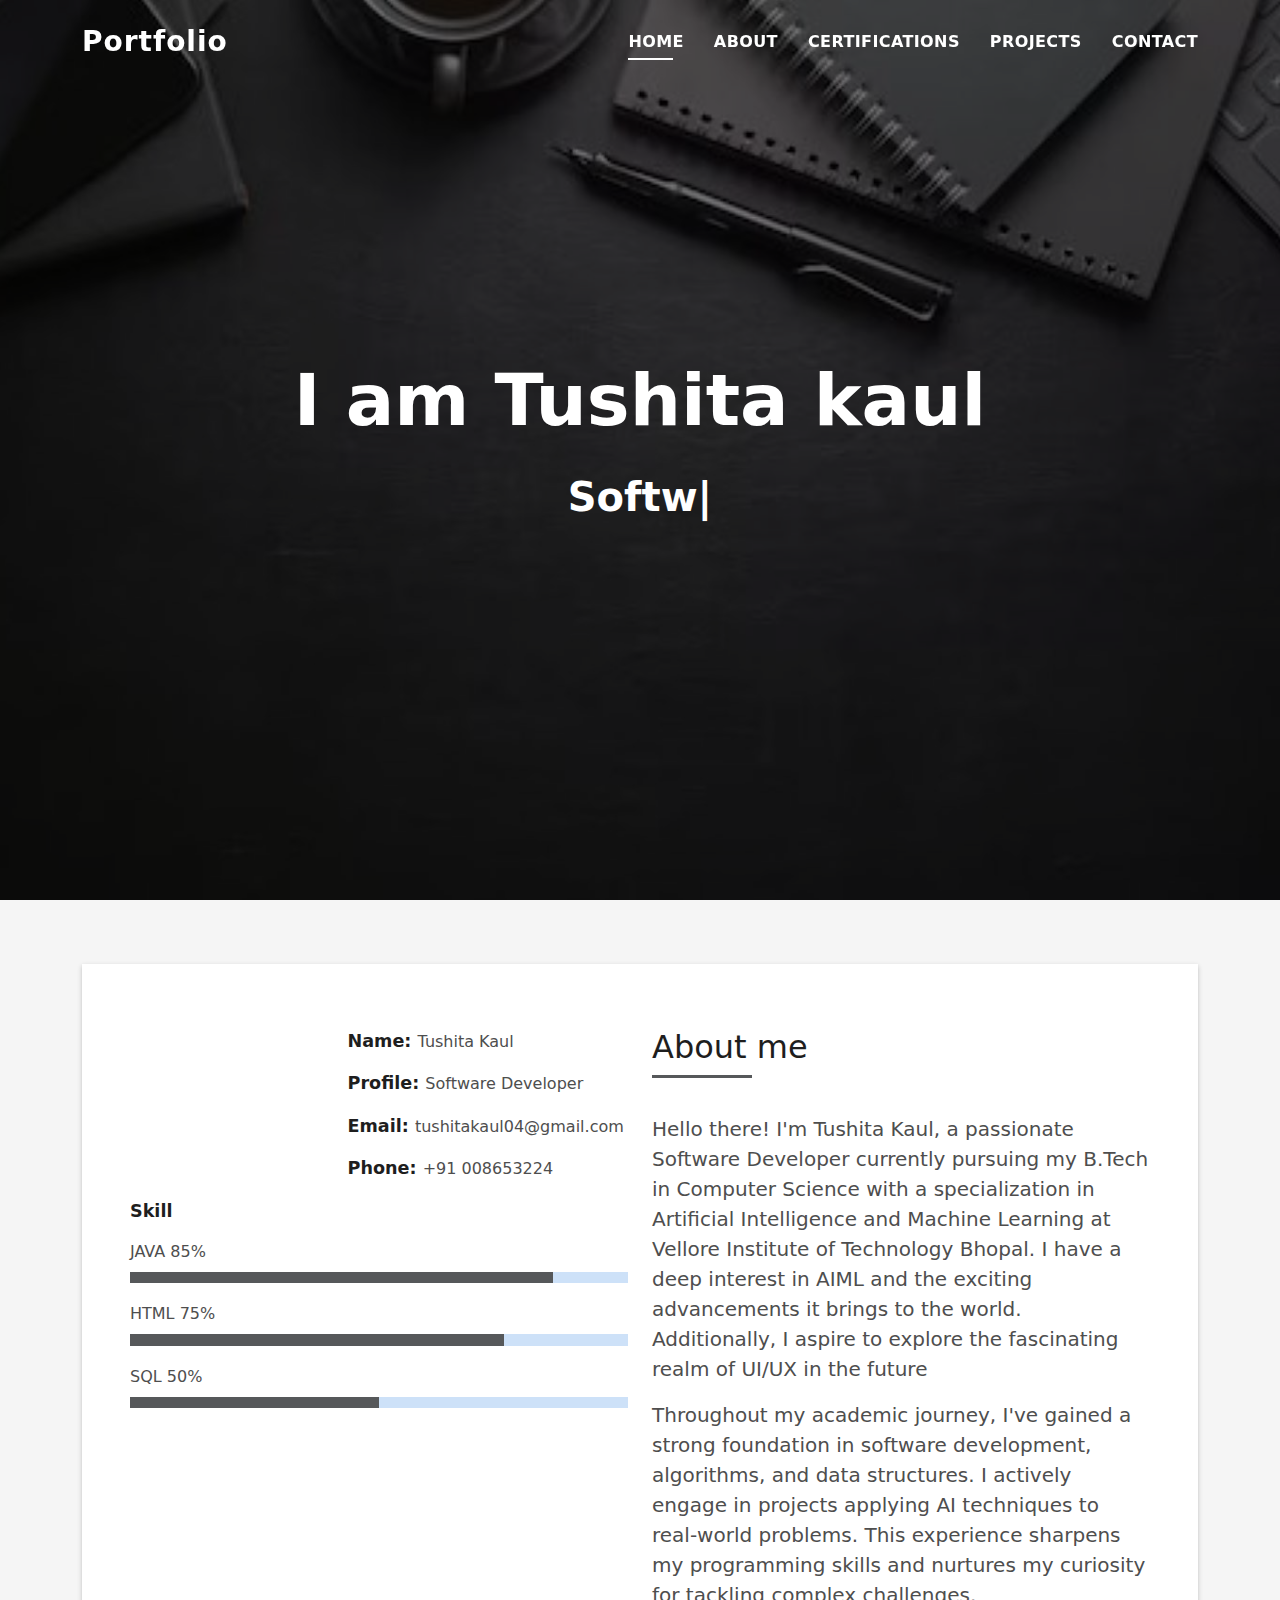
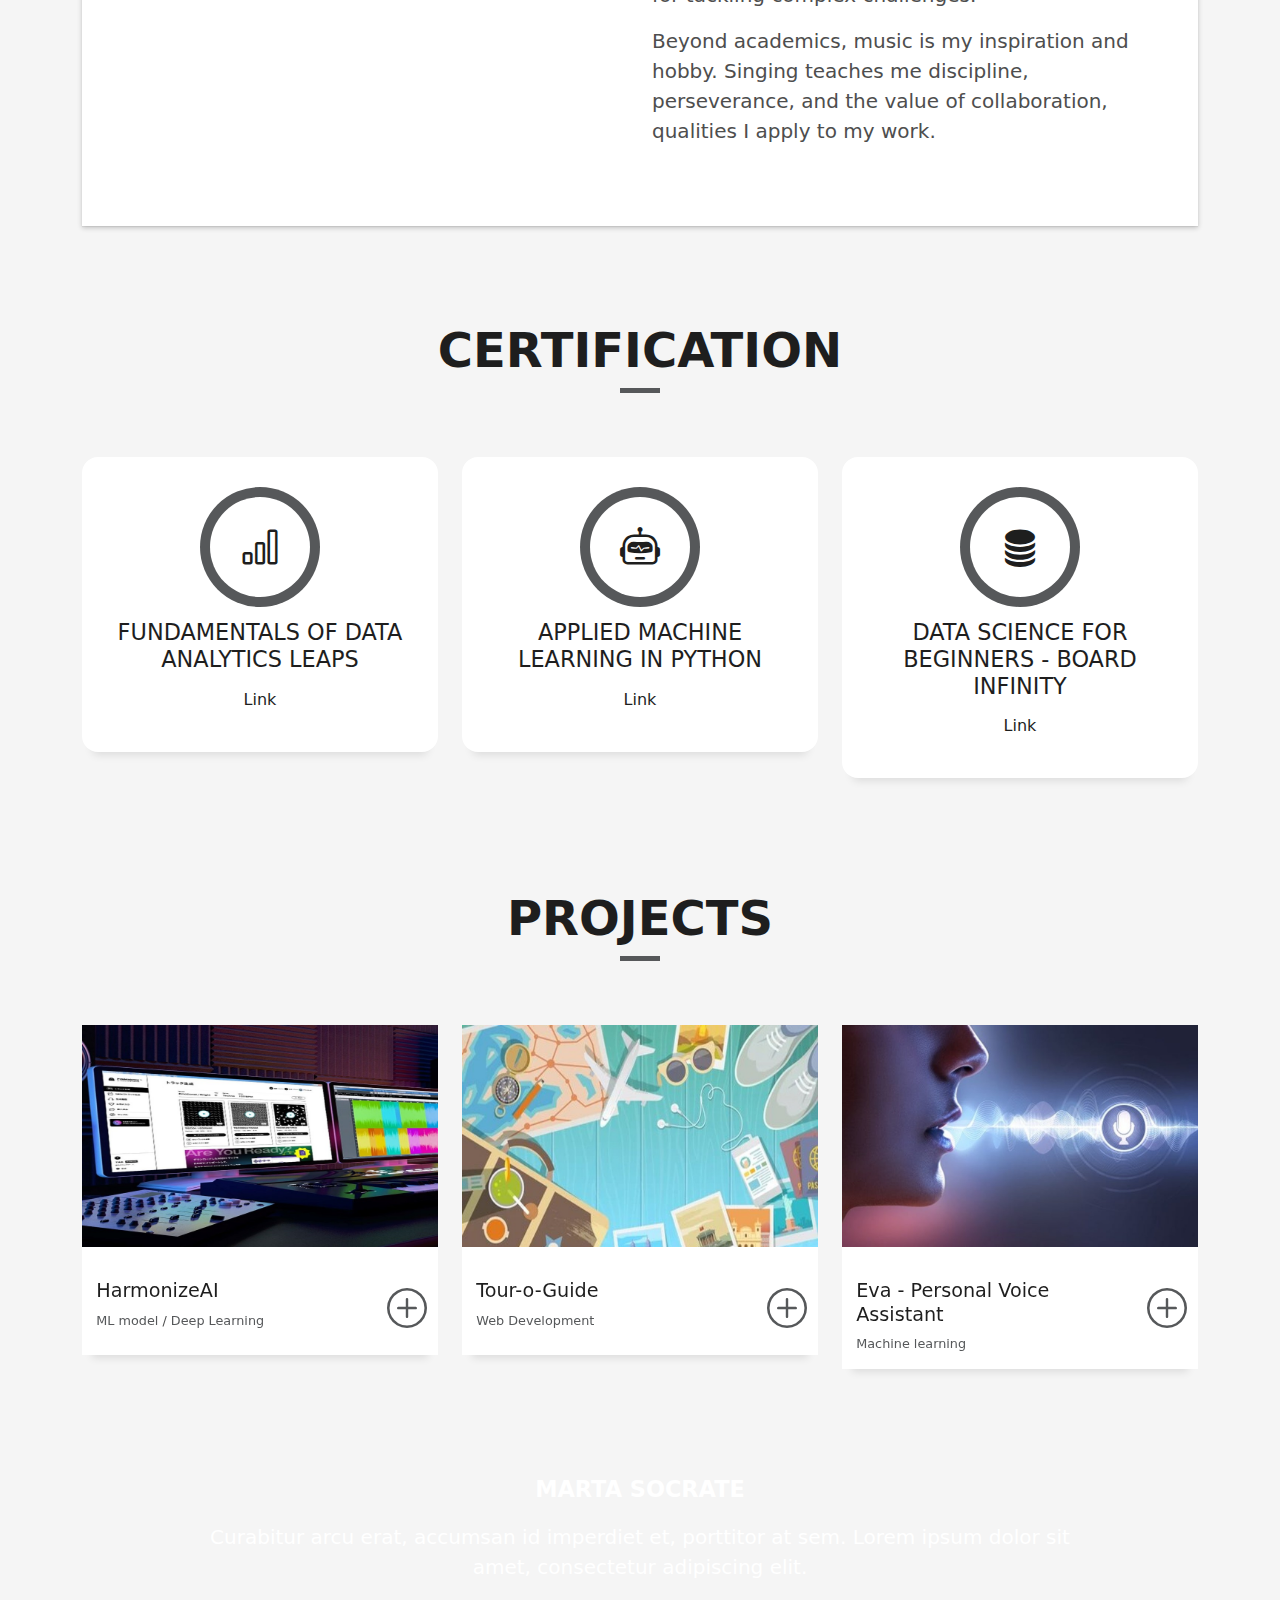
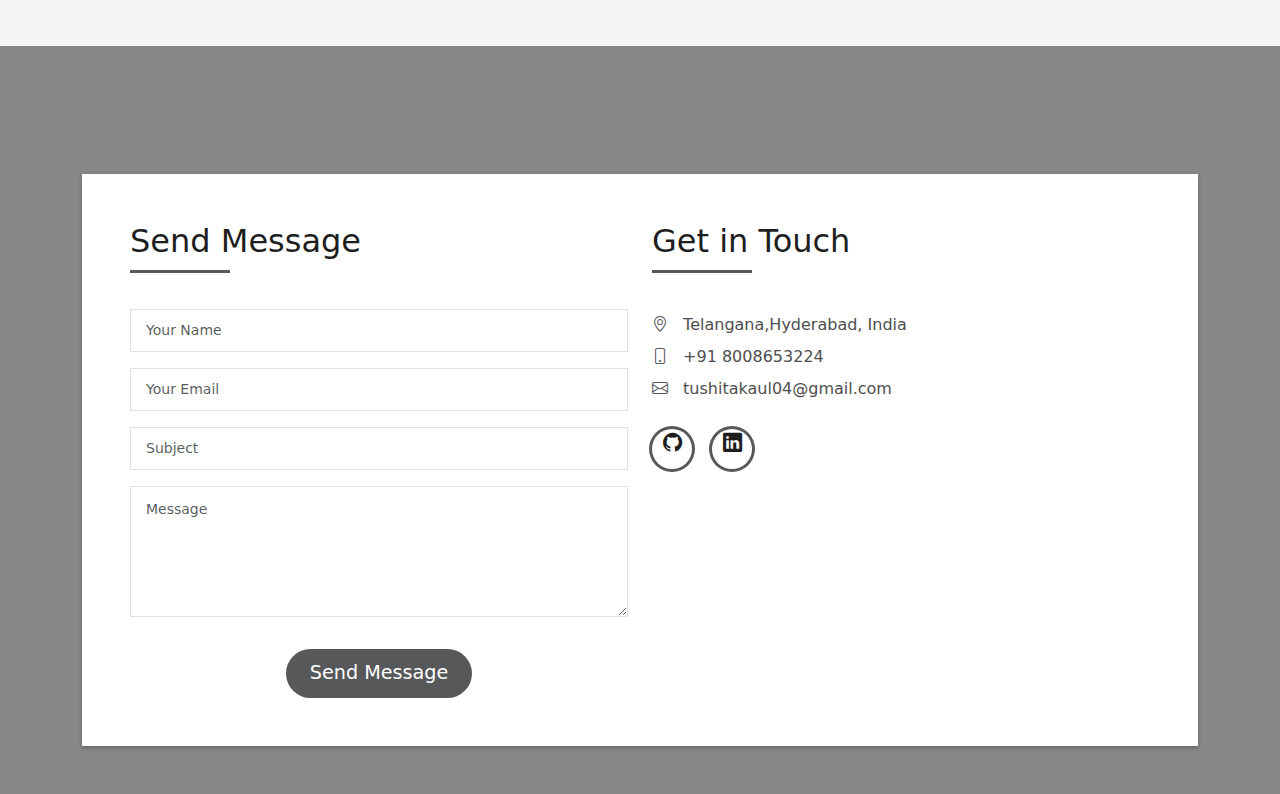
==== index.html @ a9550dc3 "Intial commit" ====
<!DOCTYPE html>
<html lang="en">

<head>
  <meta charset="utf-8">
  <meta content="width=device-width, initial-scale=1.0" name="viewport">

  <title>DevFolio Bootstrap Portfolio Template - Index</title>
  <meta content="" name="description">
  <meta content="" name="keywords">

  <!-- Favicons -->
  <link href="assets/img/favicon.png" rel="icon">
  <link href="assets/img/apple-touch-icon.png" rel="apple-touch-icon">

  <!-- Vendor CSS Files -->
  <link href="assets/vendor/bootstrap/css/bootstrap.min.css" rel="stylesheet">
  <link href="assets/vendor/bootstrap-icons/bootstrap-icons.css" rel="stylesheet">
  <link href="assets/vendor/glightbox/css/glightbox.min.css" rel="stylesheet">
  <link href="assets/vendor/swiper/swiper-bundle.min.css" rel="stylesheet">

  <!-- Template Main CSS File -->
  <link href="assets/css/style.css" rel="stylesheet">

  <!-- =======================================================
  * Template Name: DevFolio
  * Updated: May 30 2023 with Bootstrap v5.3.0
  * Template URL: https://bootstrapmade.com/devfolio-bootstrap-portfolio-html-template/
  * Author: BootstrapMade.com
  * License: https://bootstrapmade.com/license/
  ======================================================== -->
</head>

<body>

  <!-- ======= Header ======= -->
  <header id="header" class="fixed-top">
    <div class="container d-flex align-items-center justify-content-between">

      <h1 class="logo"><a href="index.html">Portfolio</a></h1>
      <!-- Uncomment below if you prefer to use an image logo -->
      <!-- <a href="index.html" class="logo"><img src="assets/img/logo.png" alt="" class="img-fluid"></a>-->

      <nav id="navbar" class="navbar">
        <ul>
          <li><a class="nav-link scrollto active" href="#hero">Home</a></li>
          <li><a class="nav-link scrollto" href="#about">About</a></li>
          <li><a class="nav-link scrollto" href="#services">Certifications</a></li>
          <li><a class="nav-link scrollto " href="#work">Projects</a></li>
          <!--<li><a class="nav-link scrollto " href="#blog">Blog</a></li>
          <li class="dropdown"><a href="#"><span>Drop Down</span> <i class="bi bi-chevron-down"></i></a>
            <ul>
              <li><a href="#">Drop Down 1</a></li>
              <li class="dropdown"><a href="#"><span>Deep Drop Down</span> <i class="bi bi-chevron-right"></i></a>
                <ul>
                  <li><a href="#">Deep Drop Down 1</a></li>
                  <li><a href="#">Deep Drop Down 2</a></li>
                  <li><a href="#">Deep Drop Down 3</a></li>
                  <li><a href="#">Deep Drop Down 4</a></li>
                  <li><a href="#">Deep Drop Down 5</a></li>
                </ul>
              </li>
              <li><a href="#">Drop Down 2</a></li>
              <li><a href="#">Drop Down 3</a></li>
              <li><a href="#">Drop Down 4</a></li>
            </ul>
          </li>-->
          <li><a class="nav-link scrollto" href="#contact">Contact</a></li>
        </ul>
        <i class="bi bi-list mobile-nav-toggle"></i>
      </nav><!-- .navbar -->

    </div>
  </header><!-- End Header -->

  <!-- ======= Hero Section ======= -->
  <div id="hero" class="hero route bg-image" style="background-image: url(assets/img/hero-bg.jpg)">
    <div class="overlay-itro"></div>
    <div class="hero-content display-table">
      <div class="table-cell">
        <div class="container">
          <!--<p class="display-6 color-d">Hello, world!</p>-->
          <h1 class="hero-title mb-4">I am Tushita kaul</h1>
          <p class="hero-subtitle"><span class="typed" data-typed-items="Software Developer, Coder, AIML Enthusiast"></span></p>
          <!-- <p class="pt-3"><a class="btn btn-primary btn js-scroll px-4" href="#about" role="button">Learn More</a></p> -->
        </div>
      </div>
    </div>
  </div><!-- End Hero Section -->

  <main id="main">

    <!-- ======= About Section ======= -->
    <section id="about" class="about-mf sect-pt4 route">
      <div class="container">
        <div class="row">
          <div class="col-sm-12">
            <div class="box-shadow-full">
              <div class="row">
                <div class="col-md-6">
                  <div class="row">
                    <div class="col-sm-6 col-md-5">
                      <div class="about-img">
                        <img src="assets/img/testimonial-2.jpg" class="img-fluid rounded b-shadow-a" alt="">
                      </div>
                    </div>
                    <div class="col-sm-6 col-md-7">
                      <div class="about-info">
                        <p><span class="title-s">Name: </span> <span>Tushita Kaul</span></p>
                        <p><span class="title-s">Profile: </span> <span>Software Developer</span></p>
                        <p><span class="title-s">Email: </span> <span>tushitakaul04@gmail.com</span></p>
                        <p><span class="title-s">Phone: </span> <span>+91 008653224</span></p>
                      </div>
                    </div>
                  </div>
                  <div class="skill-mf">
                    <p class="title-s">Skill</p>
                    <span>JAVA</span> <span class="pull-right">85%</span>
                    <div class="progress">
                      <div class="progress-bar" role="progressbar" style="width: 85%;" aria-valuenow="85" aria-valuemin="0" aria-valuemax="100"></div>
                    </div>
                    <span>HTML</span> <span class="pull-right">75%</span>
                    <div class="progress">
                      <div class="progress-bar" role="progressbar" style="width: 75%" aria-valuenow="75" aria-valuemin="0" aria-valuemax="100"></div>
                    </div>
                    <span>SQL</span> <span class="pull-right">50%</span>
                    <div class="progress">
                      <div class="progress-bar" role="progressbar" style="width: 50%" aria-valuenow="50" aria-valuemin="0" aria-valuemax="100"></div>
                    </div>
                  </div>
                </div>
                <div class="col-md-6">
                  <div class="about-me pt-4 pt-md-0">
                    <div class="title-box-2">
                      <h5 class="title-left">
                        About me
                      </h5>
                    </div>
                    <p class="lead">
                      Hello there! I'm Tushita Kaul, a passionate Software Developer currently pursuing my B.Tech in Computer Science with a specialization in Artificial Intelligence and Machine Learning at Vellore Institute of Technology Bhopal.
                      I have a deep interest in AIML and the exciting advancements it brings to the world. Additionally, I aspire to explore the fascinating realm of UI/UX in the future
                    </p>
                    <p class="lead">
                     Throughout my academic journey, I've gained a strong foundation in software development, algorithms, and data structures. I actively engage in projects applying AI techniques to real-world problems. This experience sharpens my programming skills and nurtures my curiosity for tackling complex challenges.
                    </p>
                    <p class="lead">
                      Beyond academics, music is my inspiration and hobby. Singing teaches me discipline, perseverance, and the value of collaboration, qualities I apply to my work.
                    </p>
                </div>
              </div>
            </div>
          </div>
        </div>
      </div>
    </section><!-- End About Section -->

    <!-- ======= Services Section ======= -->
    <section id="services" class="services-mf pt-5 route">
      <div class="container">
        <div class="row">
          <div class="col-sm-12">
            <div class="title-box text-center">
              <h3 class="title-a">
                Certification
              </h3>
              <div class="line-mf"></div>
            </div>
          </div>
        </div>
        <div class="row">
          <div class="col-md-4">
            <div class="service-box">
              <div class="service-ico">
                <a href="https://drive.google.com/file/d/1jNcMSSi5C9IjMzj3Uvn38CjKiwkPigMi/view?usp=sharing"><span class="ico-circle"><i class="bi bi-bar-chart"></i></span></a>
              </div>
              <div class="service-content">
                <h2 class="s-title">Fundamentals of Data Analytics LEAPS</h2>
                <a href="https://drive.google.com/file/d/1jNcMSSi5C9IjMzj3Uvn38CjKiwkPigMi/view?usp=sharing">Link</a>
              </div>
            </div>
          </div>
          <div class="col-md-4">
            <div class="service-box">
              <div class="service-ico">
                <a href="https://drive.google.com/file/d/15rzhacGyd8mNC_bIcdPQBIXi3BEnRtiP/view?usp=sharing"><span class="ico-circle"><i class="bi bi-robot"></i></span></a>
              </div>
              <div class="service-content">
                <h2 class="s-title">Applied Machine Learning in Python</h2>
                <a href="https://drive.google.com/file/d/15rzhacGyd8mNC_bIcdPQBIXi3BEnRtiP/view?usp=sharing">Link</a>
              </div>
            </div>
          </div>
          <div class="col-md-4">
            <div class="service-box">
              <div class="service-ico">
                <a href="https://drive.google.com/file/d/17C0VArsiGpngzgVT3hv8qb92b3AQWJUZ/view?usp=sharing"><span class="ico-circle"><i class="bi bi-database-fill"></i></span></a>
              </div>
              <div class="service-content">
                <h2 class="s-title">Data Science for beginners - Board Infinity</h2>
                <a href="https://drive.google.com/file/d/17C0VArsiGpngzgVT3hv8qb92b3AQWJUZ/view?usp=sharing">Link</a>
              </div>
            </div>
          </div>
          <!--<div class="col-md-4">
            <div class="service-box">
              <div class="service-ico">
                <span class="ico-circle"><i class="bi bi-binoculars"></i></span>
              </div>
              <div class="service-content">
                <h2 class="s-title">Responsive Design</h2>
                <p class="s-description text-center">
                  Lorem ipsum dolor sit amet consectetur adipisicing elit. Magni adipisci eaque autem fugiat! Quia,
                  provident vitae! Magni
                  tempora perferendis eum non provident.
                </p>
              </div>
            </div>
          </div>
          <div class="col-md-4">
            <div class="service-box">
              <div class="service-ico">
                <span class="ico-circle"><i class="bi bi-brightness-high"></i></span>
              </div>
              <div class="service-content">
                <h2 class="s-title">Graphic Design</h2>
                <p class="s-description text-center">
                  Lorem ipsum dolor sit amet consectetur adipisicing elit. Magni adipisci eaque autem fugiat! Quia,
                  provident vitae! Magni
                  tempora perferendis eum non provident.
                </p>
              </div>
            </div>
          </div>
          <div class="col-md-4">
            <div class="service-box">
              <div class="service-ico">
                <span class="ico-circle"><i class="bi bi-calendar4-week"></i></span>
              </div>
              <div class="service-content">
                <h2 class="s-title">Marketing Services</h2>
                <p class="s-description text-center">
                  Lorem ipsum dolor sit amet consectetur adipisicing elit. Magni adipisci eaque autem fugiat! Quia,
                  provident vitae! Magni
                  tempora perferendis eum non provident.
                </p>
              </div>
            </div>-->
          </div>
        </div>
      </div>
    </section><!-- End Services Section -->

    <!-- ======= Counter Section ======= -->
    <!--<div class="section-counter paralax-mf bg-image" style="background-image: url(assets/img/counters-bg.jpg)">
      <div class="overlay-mf"></div>
      <div class="container position-relative">
        <div class="row">
          <div class="col-sm-3 col-lg-3">
            <div class="counter-box counter-box pt-4 pt-md-0">
              <div class="counter-ico">
                <span class="ico-circle"><i class="bi bi-check"></i></span>
              </div>
              <div class="counter-num">
                <p data-purecounter-start="0" data-purecounter-end="450" data-purecounter-duration="1" class="counter purecounter"></p>
                <span class="counter-text">WORKS COMPLETED</span>
              </div>
            </div>
          </div>
          <div class="col-sm-3 col-lg-3">
            <div class="counter-box pt-4 pt-md-0">
              <div class="counter-ico">
                <span class="ico-circle"><i class="bi bi-journal-richtext"></i></span>
              </div>
              <div class="counter-num">
                <p data-purecounter-start="0" data-purecounter-end="25" data-purecounter-duration="1" class="counter purecounter"></p>
                <span class="counter-text">YEARS OF EXPERIENCE</span>
              </div>
            </div>
          </div>
          <div class="col-sm-3 col-lg-3">
            <div class="counter-box pt-4 pt-md-0">
              <div class="counter-ico">
                <span class="ico-circle"><i class="bi bi-people"></i></span>
              </div>
              <div class="counter-num">
                <p data-purecounter-start="0" data-purecounter-end="550" data-purecounter-duration="1" class="counter purecounter"></p>
                <span class="counter-text">TOTAL CLIENTS</span>
              </div>
            </div>
          </div>
          <div class="col-sm-3 col-lg-3">
            <div class="counter-box pt-4 pt-md-0">
              <div class="counter-ico">
                <span class="ico-circle"><i class="bi bi-award"></i></span>
              </div>
              <div class="counter-num">
                <p data-purecounter-start="0" data-purecounter-end="48" data-purecounter-duration="1" class="counter purecounter"></p>
                <span class="counter-text">AWARD WON</span>
              </div>
            </div>
          </div>
        </div>
      </div>
    </div>--><!-- End Counter Section -->

    <!-- ======= Portfolio Section ======= -->
    <section id="work" class="portfolio-mf sect-pt4 route">
      <div class="container">
        <div class="row">
          <div class="col-sm-12">
            <div class="title-box text-center">
              <h3 class="title-a">
                Projects
              </h3>
              <div class="line-mf"></div>
            </div>
          </div>
        </div>
        <div class="row">
          <div class="col-md-4">
            <div class="work-box">
              <a href="assets/img/work-1.jpg" data-gallery="portfolioGallery" class="portfolio-lightbox">
                <div class="work-img">
                  <img src="assets/img/work-1.jpg" alt="" class="img-fluid">
                </div>
              </a>
              <div class="work-content">
                <div class="row">
                  <div class="col-sm-8">
                    <h2 class="w-title">HarmonizeAI</h2>
                    <div class="w-more">
                      <span class="w-ctegory">ML model</span> / <span class="w-ctegory">Deep Learning</span><span class="w-date"></span>
                    </div>
                  </div>
                  <div class="col-sm-4">
                    <div class="w-like">
                      <a href="portfolio-details1.html"> <span class="bi bi-plus-circle"></span></a>
                    </div>
                  </div>
                </div>
              </div>
            </div>
          </div>
          <div class="col-md-4">
            <div class="work-box">
              <a href="assets/img/work-2.jpg" data-gallery="portfolioGallery" class="portfolio-lightbox">
                <div class="work-img">
                  <img src="assets/img/work-2.jpg" alt="" class="img-fluid">
                </div>
              </a>
              <div class="work-content">
                <div class="row">
                  <div class="col-sm-8">
                    <h2 class="w-title">Tour-o-Guide</h2>
                    <div class="w-more">
                      <span class="w-ctegory">Web Development</span><span class="w-date"></span>
                    </div>
                  </div>
                  <div class="col-sm-4">
                    <div class="w-like">
                      <a href="portfolio.details2.html"> <span class="bi bi-plus-circle"></span></a>
                    </div>
                  </div>
                </div>
              </div>
            </div>
          </div>
          <div class="col-md-4">
            <div class="work-box">
              <a href="assets/img/work-3.jpg" data-gallery="portfolioGallery" class="portfolio-lightbox">
                <div class="work-img">
                  <img src="assets/img/work-3.jpg" alt="" class="img-fluid">
                </div>
              </a>
              <div class="work-content">
                <div class="row">
                  <div class="col-sm-8">
                    <h2 class="w-title">Eva - Personal Voice Assistant</h2>
                    <div class="w-more">
                      <span class="w-ctegory">Machine learning</span><span class="w-date"></span>
                    </div>
                  </div>
                  <div class="col-sm-4">
                    <div class="w-like">
                      <a href="portfolio.details3.html"> <span class="bi bi-plus-circle"></span></a>
                    </div>
                  </div>
                </div>
              </div>
            </div>
          </div>
          <!--<div class="col-md-4">
            <div class="work-box">
              <a href="assets/img/work-4.jpg" data-gallery="portfolioGallery" class="portfolio-lightbox">
                <div class="work-img">
                  <img src="assets/img/work-4.jpg" alt="" class="img-fluid">
                </div>
              </a>
              <div class="work-content">
                <div class="row">
                  <div class="col-sm-8">
                    <h2 class="w-title">Bindo Laro Cado</h2>
                    <div class="w-more">
                      <span class="w-ctegory">Web Design</span> / <span class="w-date">18 Sep. 2018</span>
                    </div>
                  </div>
                  <div class="col-sm-4">
                    <div class="w-like">
                      <a href="portfolio-details.html"> <span class="bi bi-plus-circle"></span></a>
                    </div>
                  </div>
                </div>
              </div>
            </div>
          </div>
          <div class="col-md-4">
            <div class="work-box">
              <a href="assets/img/work-5.jpg" data-gallery="portfolioGallery" class="portfolio-lightbox">
                <div class="work-img">
                  <img src="assets/img/work-5.jpg" alt="" class="img-fluid">
                </div>
              </a>
              <div class="work-content">
                <div class="row">
                  <div class="col-sm-8">
                    <h2 class="w-title">Studio Lena Mado</h2>
                    <div class="w-more">
                      <span class="w-ctegory">Web Design</span> / <span class="w-date">18 Sep. 2018</span>
                    </div>
                  </div>
                  <div class="col-sm-4">
                    <div class="w-like">
                      <a href="portfolio-details.html"> <span class="bi bi-plus-circle"></span></a>
                    </div>
                  </div>
                </div>
              </div>
            </div>
          </div>
          <div class="col-md-4">
            <div class="work-box">
              <a href="assets/img/work-6.jpg" data-gallery="portfolioGallery" class="portfolio-lightbox">
                <div class="work-img">
                  <img src="assets/img/work-6.jpg" alt="" class="img-fluid">
                </div>
              </a>
              <div class="work-content">
                <div class="row">
                  <div class="col-sm-8">
                    <h2 class="w-title">Studio Big Bang</h2>
                    <div class="w-more">
                      <span class="w-ctegory">Web Design</span> / <span class="w-date">18 Sep. 2017</span>
                    </div>
                  </div>
                  <div class="col-sm-4">
                    <div class="w-like">
                      <a href="portfolio-details.html"> <span class="bi bi-plus-circle"></span></a>
                    </div>
                  </div>
                </div>
              </div>
            </div>
          </div>-->

        </div>
      </div>
    </section><!-- End Portfolio Section -->

    <!-- ======= Testimonials Section ======= -->
    <!--<div class="testimonials paralax-mf bg-image" style="background-image: url(assets/img/overlay-bg.jpg)">
      <div class="overlay-mf"></div>
      <div class="container">
        <div class="row">
          <div class="col-md-12">

            <div class="testimonials-slider swiper" data-aos="fade-up" data-aos-delay="100">
              <div class="swiper-wrapper">

                <div class="swiper-slide">
                  <div class="testimonial-box">
                    <div class="author-test">
                      <img src="assets/img/testimonial-2.jpg" alt="" class="rounded-circle b-shadow-a">
                      <span class="author">Xavi Alonso</span>
                    </div>
                    <div class="content-test">
                      <p class="description lead">
                        Curabitur arcu erat, accumsan id imperdiet et, porttitor at sem. Lorem ipsum dolor sit amet,
                        consectetur adipiscing elit.
                      </p>
                    </div>
                  </div>
                </div>--><!-- End testimonial item -->

                <div class="swiper-slide">
                  <div class="testimonial-box">
                    <div class="author-test">
                      <img src="assets/img/testimonial-4.jpg" alt="" class="rounded-circle b-shadow-a">
                      <span class="author">Marta Socrate</span>
                    </div>
                    <div class="content-test">
                      <p class="description lead">
                        Curabitur arcu erat, accumsan id imperdiet et, porttitor at sem. Lorem ipsum dolor sit amet,
                        consectetur adipiscing elit.
                      </p>
                    </div>
                  </div>
                </div><!-- End testimonial item -->
              </div>
              <div class="swiper-pagination"></div>
            </div>

            <!-- <div id="testimonial-mf" class="owl-carousel owl-theme">
          
        </div> -->
          </div>
        </div>
      </div>
    </div><!-- End Testimonials Section -->

    <!-- ======= Blog Section ======= -->
    <!--<section id="blog" class="blog-mf sect-pt4 route">
      <div class="container">
        <div class="row">
          <div class="col-sm-12">
            <div class="title-box text-center">
              <h3 class="title-a">
                Blog
              </h3>
              <p class="subtitle-a">
                Lorem ipsum, dolor sit amet consectetur adipisicing elit.
              </p>
              <div class="line-mf"></div>
            </div>
          </div>
        </div>
        <div class="row">
          <div class="col-md-4">
            <div class="card card-blog">
              <div class="card-img">
                <a href="blog-single.html"><img src="assets/img/post-1.jpg" alt="" class="img-fluid"></a>
              </div>
              <div class="card-body">
                <div class="card-category-box">
                  <div class="card-category">
                    <h6 class="category">Travel</h6>
                  </div>
                </div>
                <h3 class="card-title"><a href="blog-single.html">See more ideas about Travel</a></h3>
                <p class="card-description">
                  Proin eget tortor risus. Pellentesque in ipsum id orci porta dapibus. Praesent sapien massa, convallis
                  a pellentesque nec,
                  egestas non nisi.
                </p>
              </div>
              <div class="card-footer">
                <div class="post-author">
                  <a href="#">
                    <img src="assets/img/testimonial-2.jpg" alt="" class="avatar rounded-circle">
                    <span class="author">Morgan Freeman</span>
                  </a>
                </div>
                <div class="post-date">
                  <span class="bi bi-clock"></span> 10 min
                </div>
              </div>
            </div>
          </div>
          <div class="col-md-4">
            <div class="card card-blog">
              <div class="card-img">
                <a href="blog-single.html"><img src="assets/img/post-2.jpg" alt="" class="img-fluid"></a>
              </div>
              <div class="card-body">
                <div class="card-category-box">
                  <div class="card-category">
                    <h6 class="category">Web Design</h6>
                  </div>
                </div>
                <h3 class="card-title"><a href="blog-single.html">See more ideas about Travel</a></h3>
                <p class="card-description">
                  Proin eget tortor risus. Pellentesque in ipsum id orci porta dapibus. Praesent sapien massa, convallis
                  a pellentesque nec,
                  egestas non nisi.
                </p>
              </div>
              <div class="card-footer">
                <div class="post-author">
                  <a href="#">
                    <img src="assets/img/testimonial-2.jpg" alt="" class="avatar rounded-circle">
                    <span class="author">Morgan Freeman</span>
                  </a>
                </div>
                <div class="post-date">
                  <span class="bi bi-clock"></span> 10 min
                </div>
              </div>
            </div>
          </div>
          <div class="col-md-4">
            <div class="card card-blog">
              <div class="card-img">
                <a href="blog-single.html"><img src="assets/img/post-3.jpg" alt="" class="img-fluid"></a>
              </div>
              <div class="card-body">
                <div class="card-category-box">
                  <div class="card-category">
                    <h6 class="category">Web Design</h6>
                  </div>
                </div>
                <h3 class="card-title"><a href="blog-single.html">See more ideas about Travel</a></h3>
                <p class="card-description">
                  Proin eget tortor risus. Pellentesque in ipsum id orci porta dapibus. Praesent sapien massa, convallis
                  a pellentesque nec,
                  egestas non nisi.
                </p>
              </div>
              <div class="card-footer">
                <div class="post-author">
                  <a href="#">
                    <img src="assets/img/testimonial-2.jpg" alt="" class="avatar rounded-circle">
                    <span class="author">Morgan Freeman</span>
                  </a>
                </div>
                <div class="post-date">
                  <span class="bi bi-clock"></span> 10 min
                </div>
              </div>
            </div>
          </div>
        </div>
      </div>
    </section>--><!-- End Blog Section -->

    <!-- ======= Contact Section ======= -->
    <section id="contact" class="paralax-mf footer-paralax bg-image sect-mt4 route" style="background-image: url(assets/img/overlay-bg.jpg)">
      <div class="overlay-mf"></div>
      <div class="container">
        <div class="row">
          <div class="col-sm-12">
            <div class="contact-mf">
              <div id="contact" class="box-shadow-full">
                <div class="row">
                  <div class="col-md-6">
                    <div class="title-box-2">
                      <h5 class="title-left">
                        Send Message
                      </h5>
                    </div>
                    <div>
                      <form action="forms/contact.php" method="post" role="form" class="php-email-form">
                        <div class="row">
                          <div class="col-md-12 mb-3">
                            <div class="form-group">
                              <input type="text" name="name" class="form-control" id="name" placeholder="Your Name" required>
                            </div>
                          </div>
                          <div class="col-md-12 mb-3">
                            <div class="form-group">
                              <input type="email" class="form-control" name="email" id="email" placeholder="Your Email" required>
                            </div>
                          </div>
                          <div class="col-md-12 mb-3">
                            <div class="form-group">
                              <input type="text" class="form-control" name="subject" id="subject" placeholder="Subject" required>
                            </div>
                          </div>
                          <div class="col-md-12">
                            <div class="form-group">
                              <textarea class="form-control" name="message" rows="5" placeholder="Message" required></textarea>
                            </div>
                          </div>
                          <div class="col-md-12 text-center my-3">
                            <div class="loading">Loading</div>
                            <div class="error-message"></div>
                            <div class="sent-message">Your message has been sent. Thank you!</div>
                          </div>
                          <div class="col-md-12 text-center">
                            <button type="submit" class="button button-a button-big button-rouded">Send Message</button>
                          </div>
                        </div>
                      </form>
                    </div>
                  </div>
                  <div class="col-md-6">
                    <div class="title-box-2 pt-4 pt-md-0">
                      <h5 class="title-left">
                        Get in Touch
                      </h5>
                    </div>
                    <div class="more-info">
                      <ul class="list-ico">
                        <li><span class="bi bi-geo-alt"></span> Telangana,Hyderabad, India</li>
                        <li><span class="bi bi-phone"></span> +91 8008653224</li>
                        <li><span class="bi bi-envelope"></span> tushitakaul04@gmail.com</li>
                      </ul>
                    </div>
                    <div class="socials">
                      <ul>
                        <li><a href="https://github.com/04Tushita"><span class="ico-circle"><i class="bi bi-github"></i></span></a></li>
                        <li><a href="https://www.linkedin.com/in/tushita-kaul-2151a1209/"><span class="ico-circle"><i class="bi bi-linkedin"></i></span></a></li>
                      </ul>
                    </div>
                  </div>
                </div>
              </div>
            </div>
          </div>
        </div>
      </div>
    </section><!-- End Contact Section -->

  </main><!-- End #main -->

  

  <div id="preloader"></div>
  <a href="#" class="back-to-top d-flex align-items-center justify-content-center"><i class="bi bi-arrow-up-short"></i></a>

  <!-- Vendor JS Files -->
  <script src="assets/vendor/purecounter/purecounter_vanilla.js"></script>
  <script src="assets/vendor/bootstrap/js/bootstrap.bundle.min.js"></script>
  <script src="assets/vendor/glightbox/js/glightbox.min.js"></script>
  <script src="assets/vendor/swiper/swiper-bundle.min.js"></script>
  <script src="assets/vendor/typed.js/typed.umd.js"></script>
  <script src="assets/vendor/php-email-form/validate.js"></script>

  <!-- Template Main JS File -->
  <script src="assets/js/main.js"></script>

</body>

</html>
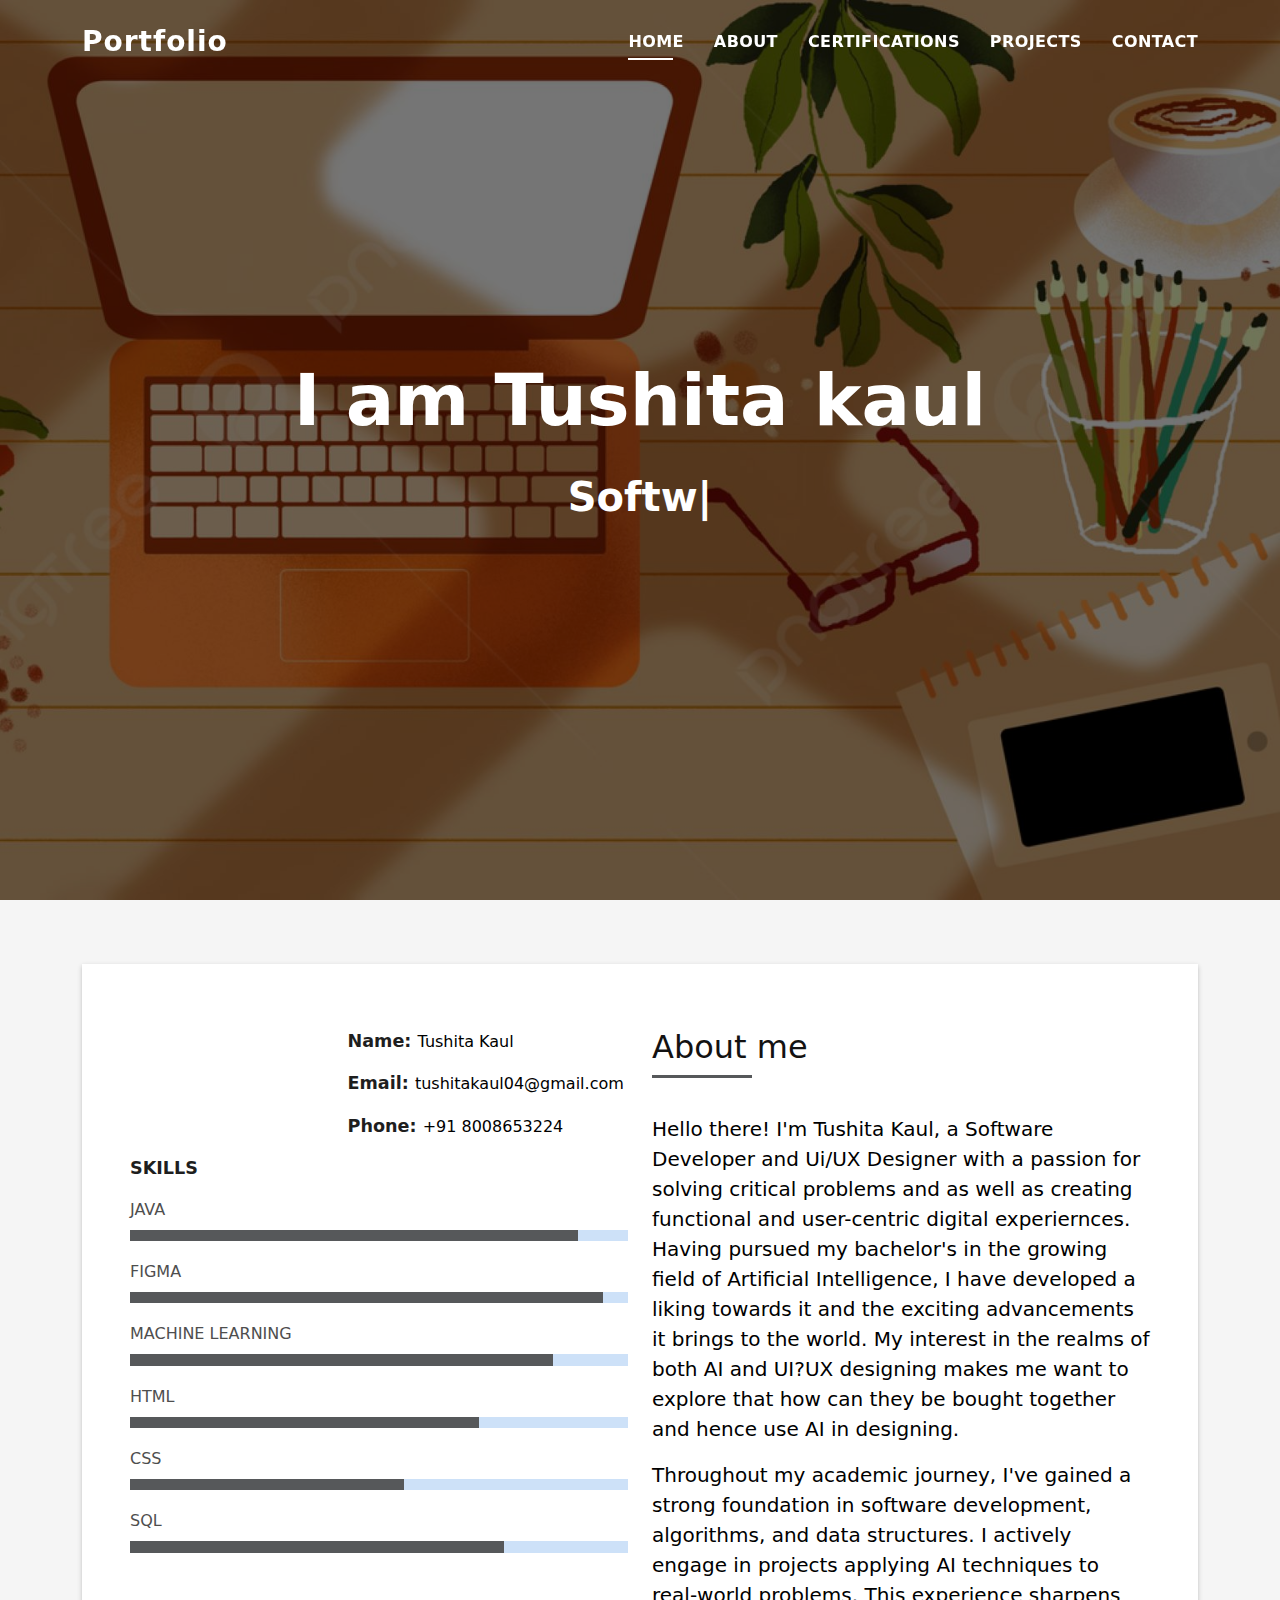
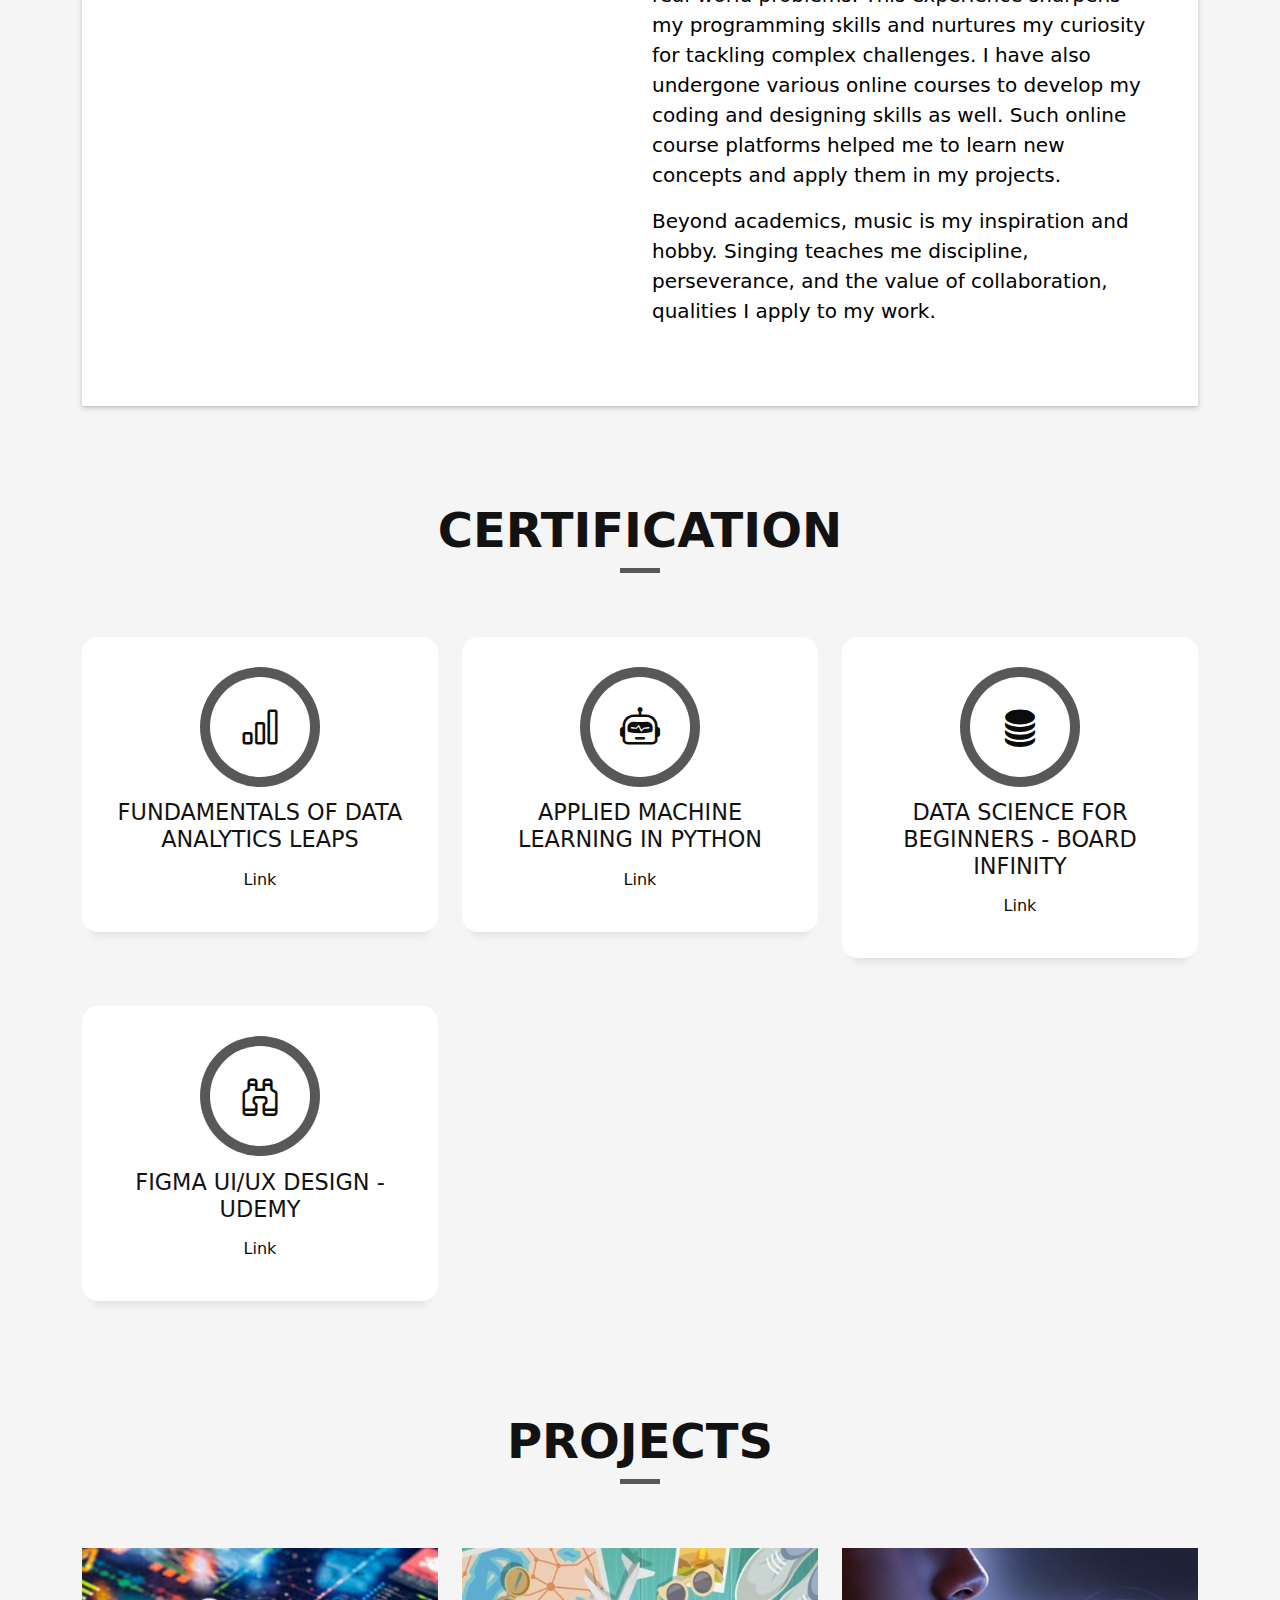
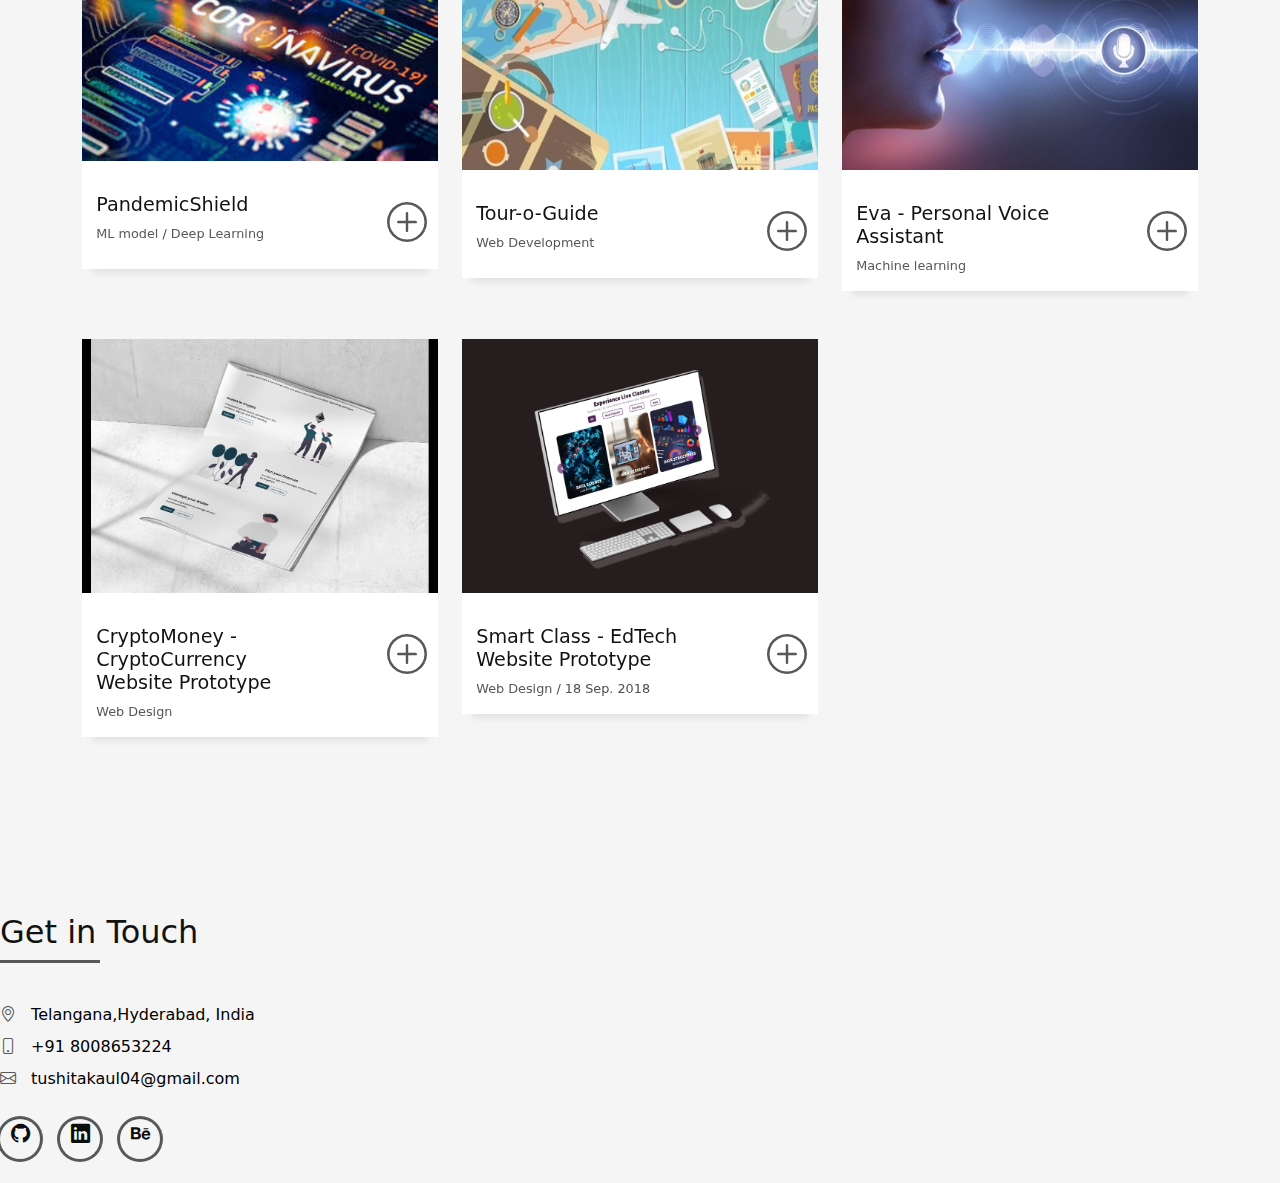
==== commit 6678f9c1: "commit" ====
--- a/index.html
+++ b/index.html
@@ -5,13 +5,13 @@
   <meta charset="utf-8">
   <meta content="width=device-width, initial-scale=1.0" name="viewport">
 
-  <title>DevFolio Bootstrap Portfolio Template - Index</title>
+  <title>Tushita's Portfolio Website</title>
   <meta content="" name="description">
   <meta content="" name="keywords">
 
   <!-- Favicons -->
-  <link href="assets/img/favicon.png" rel="icon">
-  <link href="assets/img/apple-touch-icon.png" rel="apple-touch-icon">
+  <link href="assets/img/favicon.jpg" rel="icon">
+  <link href="assets/img/apple-touch-icon.jpg" rel="apple-touch-icon">
 
   <!-- Vendor CSS Files -->
   <link href="assets/vendor/bootstrap/css/bootstrap.min.css" rel="stylesheet">
@@ -81,7 +81,7 @@
         <div class="container">
           <!--<p class="display-6 color-d">Hello, world!</p>-->
           <h1 class="hero-title mb-4">I am Tushita kaul</h1>
-          <p class="hero-subtitle"><span class="typed" data-typed-items="Software Developer, Coder, AIML Enthusiast"></span></p>
+          <p class="hero-subtitle"><span class="typed" data-typed-items="Software Developer,UI/UX Designer, AIML Enthusiast"></span></p>
           <!-- <p class="pt-3"><a class="btn btn-primary btn js-scroll px-4" href="#about" role="button">Learn More</a></p> -->
         </div>
       </div>
@@ -107,25 +107,37 @@
                     <div class="col-sm-6 col-md-7">
                       <div class="about-info">
                         <p><span class="title-s">Name: </span> <span>Tushita Kaul</span></p>
-                        <p><span class="title-s">Profile: </span> <span>Software Developer</span></p>
+                       <!-- <p><span class="title-s">Profile: </span> <span>Software Developer</span></p>-->
                         <p><span class="title-s">Email: </span> <span>tushitakaul04@gmail.com</span></p>
-                        <p><span class="title-s">Phone: </span> <span>+91 008653224</span></p>
+                        <p><span class="title-s">Phone: </span> <span>+91 8008653224</span></p>
                       </div>
                     </div>
                   </div>
                   <div class="skill-mf">
-                    <p class="title-s">Skill</p>
-                    <span>JAVA</span> <span class="pull-right">85%</span>
+                    <p class="title-s">SKILLS</p>
+                    <span>JAVA</span> <!--<span class="pull-right">85%</span>-->
                     <div class="progress">
-                      <div class="progress-bar" role="progressbar" style="width: 85%;" aria-valuenow="85" aria-valuemin="0" aria-valuemax="100"></div>
-                    </div>
-                    <span>HTML</span> <span class="pull-right">75%</span>
+                      <div class="progress-bar" role="progressbar" style="width: 90%;" aria-valuenow="90" aria-valuemin="0" aria-valuemax="100"></div>
+                    </div>
+                    <span>FIGMA</span> <!--<span class="pull-right">75%</span>-->
+                    <div class="progress">
+                      <div class="progress-bar" role="progressbar" style="width: 95%" aria-valuenow="95" aria-valuemin="0" aria-valuemax="100"></div>
+                    </div>
+                    <span>MACHINE LEARNING</span> <!--<span class="pull-right">50%</span>-->
+                    <div class="progress">
+                     <div class="progress-bar" role="progressbar" style="width: 85%" aria-valuenow="85" aria-valuemin="0" aria-valuemax="100"></div>
+                    </div>
+                    <span>HTML</span> <!--<span class="pull-right">50%</span>-->
+                    <div class="progress">
+                      <div class="progress-bar" role="progressbar" style="width: 70%" aria-valuenow="70" aria-valuemin="0" aria-valuemax="100"></div>
+                    </div>
+                    <span>CSS</span> <!--<span class="pull-right">50%</span>-->
+                    <div class="progress">
+                      <div class="progress-bar" role="progressbar" style="width: 55%" aria-valuenow="55" aria-valuemin="0" aria-valuemax="100"></div>
+                    </div>
+                    <span>SQL</span> <!--<span class="pull-right">50%</span>-->
                     <div class="progress">
                       <div class="progress-bar" role="progressbar" style="width: 75%" aria-valuenow="75" aria-valuemin="0" aria-valuemax="100"></div>
-                    </div>
-                    <span>SQL</span> <span class="pull-right">50%</span>
-                    <div class="progress">
-                      <div class="progress-bar" role="progressbar" style="width: 50%" aria-valuenow="50" aria-valuemin="0" aria-valuemax="100"></div>
                     </div>
                   </div>
                 </div>
@@ -137,11 +149,11 @@
                       </h5>
                     </div>
                     <p class="lead">
-                      Hello there! I'm Tushita Kaul, a passionate Software Developer currently pursuing my B.Tech in Computer Science with a specialization in Artificial Intelligence and Machine Learning at Vellore Institute of Technology Bhopal.
-                      I have a deep interest in AIML and the exciting advancements it brings to the world. Additionally, I aspire to explore the fascinating realm of UI/UX in the future
+                      Hello there! I'm Tushita Kaul, a Software Developer and Ui/UX Designer with a passion for solving critical problems and as well as creating functional and user-centric digital experiernces.
+                      Having pursued my bachelor's in the growing field of Artificial Intelligence, I have developed a liking towards it and the exciting advancements it brings to the world. My interest in the realms of both AI and UI?UX designing makes me want to explore that how can they be bought together and hence use AI in designing.
                     </p>
                     <p class="lead">
-                     Throughout my academic journey, I've gained a strong foundation in software development, algorithms, and data structures. I actively engage in projects applying AI techniques to real-world problems. This experience sharpens my programming skills and nurtures my curiosity for tackling complex challenges.
+                     Throughout my academic journey, I've gained a strong foundation in software development, algorithms, and data structures. I actively engage in projects applying AI techniques to real-world problems. This experience sharpens my programming skills and nurtures my curiosity for tackling complex challenges. I have also undergone various online courses to develop my coding and designing skills as well. Such online course platforms helped me to learn new concepts and apply them in my projects.
                     </p>
                     <p class="lead">
                       Beyond academics, music is my inspiration and hobby. Singing teaches me discipline, perseverance, and the value of collaboration, qualities I apply to my work.
@@ -198,6 +210,17 @@
               <div class="service-content">
                 <h2 class="s-title">Data Science for beginners - Board Infinity</h2>
                 <a href="https://drive.google.com/file/d/17C0VArsiGpngzgVT3hv8qb92b3AQWJUZ/view?usp=sharing">Link</a>
+              </div>
+            </div>
+          </div>
+          <div class="col-md-4">
+            <div class="service-box">
+              <div class="service-ico">
+                <a href="https://drive.google.com/file/d/1hXnG-KOeDLUwH9hdNVn0J50GJUIl1FWS/view?usp=sharing"><span class="ico-circle"><i class="bi bi-binoculars"></i></span></a>
+              </div>
+              <div class="service-content">
+                <h2 class="s-title">Figma UI/UX Design - Udemy</h2>
+                <a href="https://drive.google.com/file/d/1hXnG-KOeDLUwH9hdNVn0J50GJUIl1FWS/view?usp=sharing">Link</a>
               </div>
             </div>
           </div>
@@ -327,7 +350,7 @@
               <div class="work-content">
                 <div class="row">
                   <div class="col-sm-8">
-                    <h2 class="w-title">HarmonizeAI</h2>
+                    <h2 class="w-title">PandemicShield</h2>
                     <div class="w-more">
                       <span class="w-ctegory">ML model</span> / <span class="w-ctegory">Deep Learning</span><span class="w-date"></span>
                     </div>
@@ -389,7 +412,7 @@
               </div>
             </div>
           </div>
-          <!--<div class="col-md-4">
+          <div class="col-md-4">
             <div class="work-box">
               <a href="assets/img/work-4.jpg" data-gallery="portfolioGallery" class="portfolio-lightbox">
                 <div class="work-img">
@@ -399,14 +422,14 @@
               <div class="work-content">
                 <div class="row">
                   <div class="col-sm-8">
-                    <h2 class="w-title">Bindo Laro Cado</h2>
+                    <h2 class="w-title">CryptoMoney - CryptoCurrency Website Prototype</h2>
                     <div class="w-more">
-                      <span class="w-ctegory">Web Design</span> / <span class="w-date">18 Sep. 2018</span>
+                      <span class="w-ctegory">Web Design</span><span class="w-date"></span>
                     </div>
                   </div>
                   <div class="col-sm-4">
                     <div class="w-like">
-                      <a href="portfolio-details.html"> <span class="bi bi-plus-circle"></span></a>
+                      <a href="portfolio-details4.html"> <span class="bi bi-plus-circle"></span></a>
                     </div>
                   </div>
                 </div>
@@ -423,7 +446,7 @@
               <div class="work-content">
                 <div class="row">
                   <div class="col-sm-8">
-                    <h2 class="w-title">Studio Lena Mado</h2>
+                    <h2 class="w-title">Smart Class - EdTech Website Prototype</h2>
                     <div class="w-more">
                       <span class="w-ctegory">Web Design</span> / <span class="w-date">18 Sep. 2018</span>
                     </div>
@@ -437,7 +460,7 @@
               </div>
             </div>
           </div>
-          <div class="col-md-4">
+          <!--<div class="col-md-4">
             <div class="work-box">
               <a href="assets/img/work-6.jpg" data-gallery="portfolioGallery" class="portfolio-lightbox">
                 <div class="work-img">
@@ -464,10 +487,12 @@
 
         </div>
       </div>
-    </section><!-- End Portfolio Section -->
+    </section>
+    
+    <!-- End Portfolio Section -->
 
     <!-- ======= Testimonials Section ======= -->
-    <!--<div class="testimonials paralax-mf bg-image" style="background-image: url(assets/img/overlay-bg.jpg)">
+    <!-- <div class="testimonials paralax-mf bg-image" style="background-image: url(assets/img/overlay-bg.jpg)">
       <div class="overlay-mf"></div>
       <div class="container">
         <div class="row">
@@ -489,9 +514,10 @@
                       </p>
                     </div>
                   </div>
-                </div>--><!-- End testimonial item -->
-
-                <div class="swiper-slide">
+                </div>
+                End testimonial item -->
+
+                <!--<div class="swiper-slide">
                   <div class="testimonial-box">
                     <div class="author-test">
                       <img src="assets/img/testimonial-4.jpg" alt="" class="rounded-circle b-shadow-a">
@@ -504,18 +530,20 @@
                       </p>
                     </div>
                   </div>
-                </div><!-- End testimonial item -->
+                </div>
+                 End testimonial item 
               </div>
               <div class="swiper-pagination"></div>
             </div>
 
-            <!-- <div id="testimonial-mf" class="owl-carousel owl-theme">
+            <div id="testimonial-mf" class="owl-carousel owl-theme">
           
-        </div> -->
+        </div>
           </div>
         </div>
       </div>
-    </div><!-- End Testimonials Section -->
+    </div> -->
+    <!-- End Testimonials Section -->
 
     <!-- ======= Blog Section ======= -->
     <!--<section id="blog" class="blog-mf sect-pt4 route">
@@ -633,7 +661,7 @@
 
     <!-- ======= Contact Section ======= -->
     <section id="contact" class="paralax-mf footer-paralax bg-image sect-mt4 route" style="background-image: url(assets/img/overlay-bg.jpg)">
-      <div class="overlay-mf"></div>
+      <!--<div class="overlay-mf"></div>
       <div class="container">
         <div class="row">
           <div class="col-sm-12">
@@ -680,7 +708,7 @@
                         </div>
                       </form>
                     </div>
-                  </div>
+                  </div>-->
                   <div class="col-md-6">
                     <div class="title-box-2 pt-4 pt-md-0">
                       <h5 class="title-left">
@@ -698,6 +726,7 @@
                       <ul>
                         <li><a href="https://github.com/04Tushita"><span class="ico-circle"><i class="bi bi-github"></i></span></a></li>
                         <li><a href="https://www.linkedin.com/in/tushita-kaul-2151a1209/"><span class="ico-circle"><i class="bi bi-linkedin"></i></span></a></li>
+                        <li><a href="https://www.behance.net/tushitakaul"><span class="ico-circle"><i class="bi bi-behance"></i></span></a></li>
                       </ul>
                     </div>
                   </div>
--- a/assets/css/style.css
+++ b/assets/css/style.css
@@ -11,7 +11,7 @@
 --------------------------------------------------------------*/
 body {
   background-color: #f5f5f5;
-  color: #4e4e4e;
+  color: #000000;
 }
 
 h1,
@@ -20,17 +20,17 @@
 h4,
 h5,
 h6 {
-  color: #1e1e1e;
+  color: #131212;
 }
 
 a {
-  color: #1e1e1e;
+  color: #0c0c0c;
   text-decoration: none;
   transition: all 0.5s ease-in-out;
 }
 
 a:hover {
-  color: #56585a;
+  color: #414244;
   text-decoration: none;
   transition: all 0.5s ease-in-out;
 }
@@ -41,7 +41,7 @@
 
 .color-a {
   text-decoration: none;
-  color: #56585a;
+  color: #9e9a98;
 }
 
 .color-d {
@@ -58,13 +58,13 @@
 .work-box,
 .service-box,
 .paralax-mf {
-  box-shadow: 0 13px 8px -10px rgba(0, 0, 0, 0.1);
+  box-shadow: 0 13px 8px -10px rgba(20, 20, 20, 0.1);
 }
 
 .box-shadow-a,
 .button:hover {
   text-decoration: none;
-  box-shadow: 0 0 0 4px #cde1f8;
+  box-shadow: 0 0 0 4px #b1b3b4;
 }
 
 .display-5 {
@@ -1446,7 +1446,7 @@
   text-align: center;
   color: #fff;
   padding: 25px 0;
-  background: #56585a;
+  background: #0c0c0c;
 }
 
 footer .copyright {
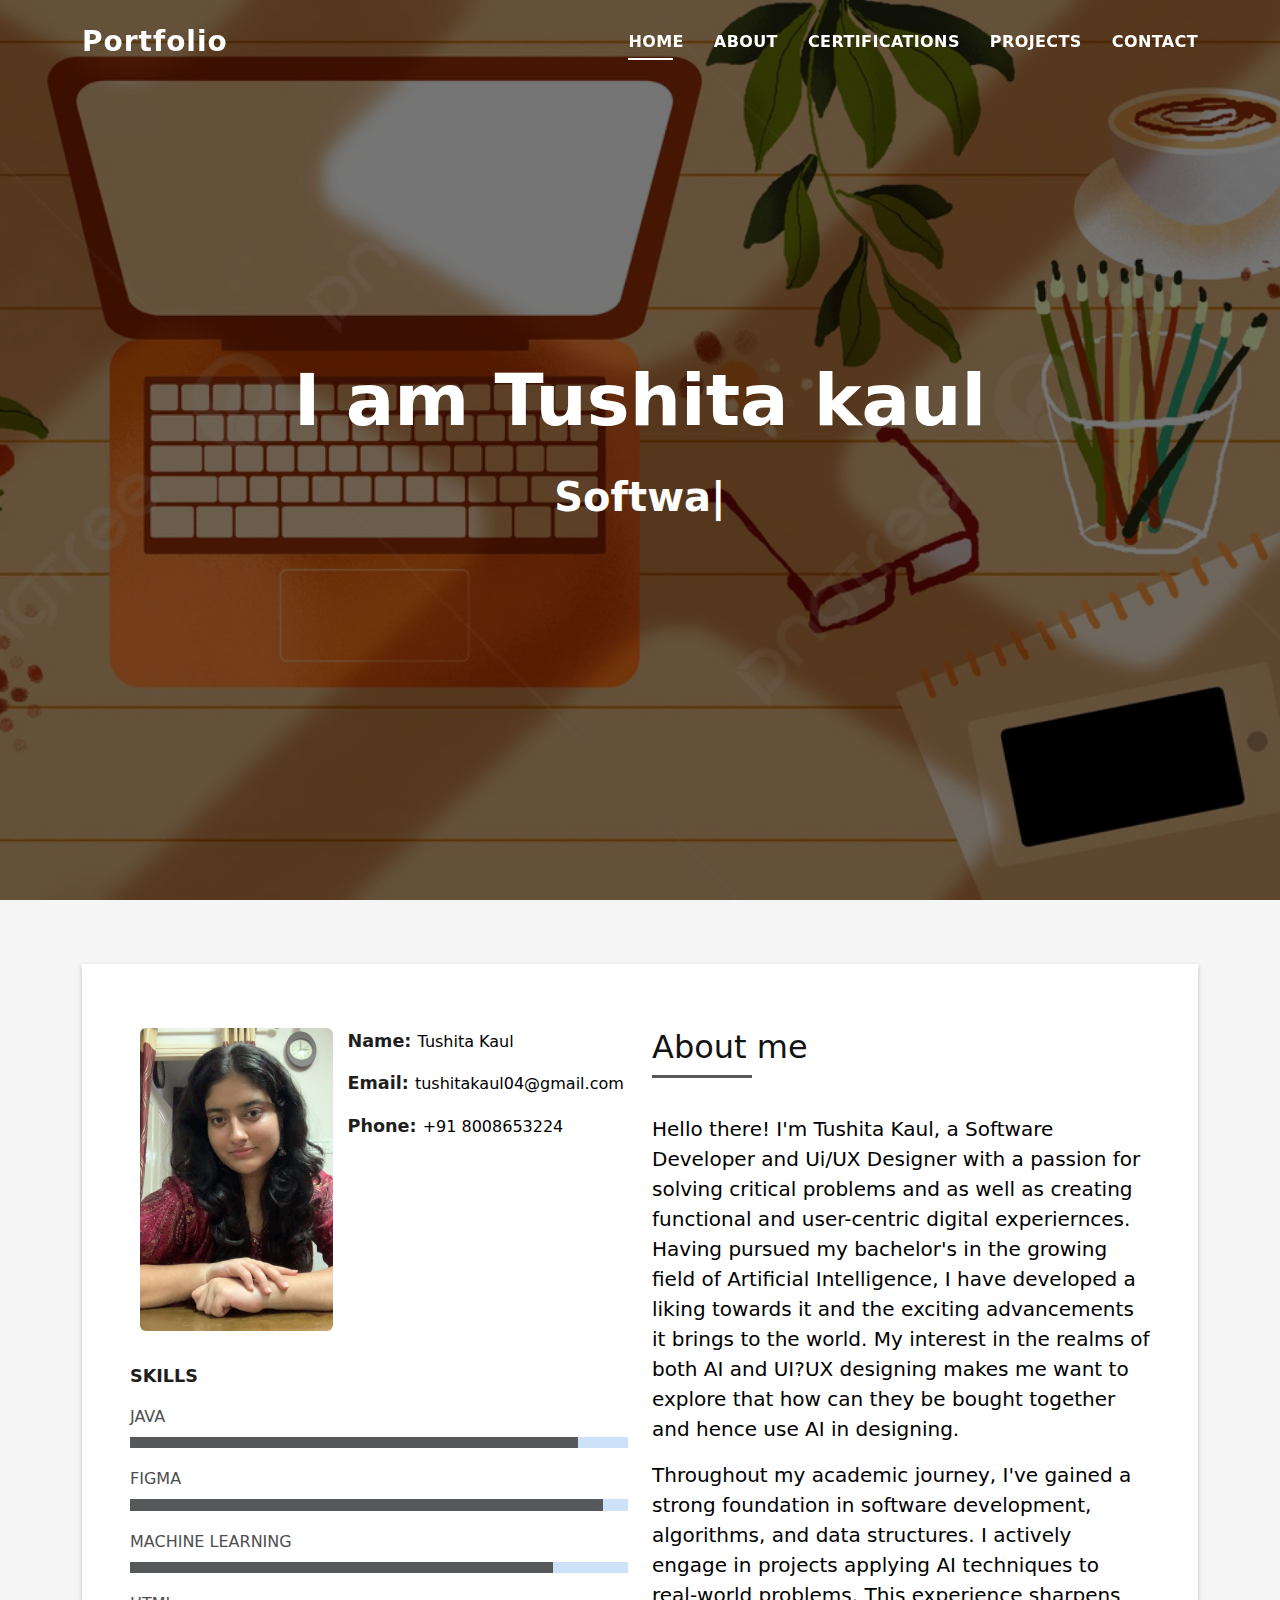
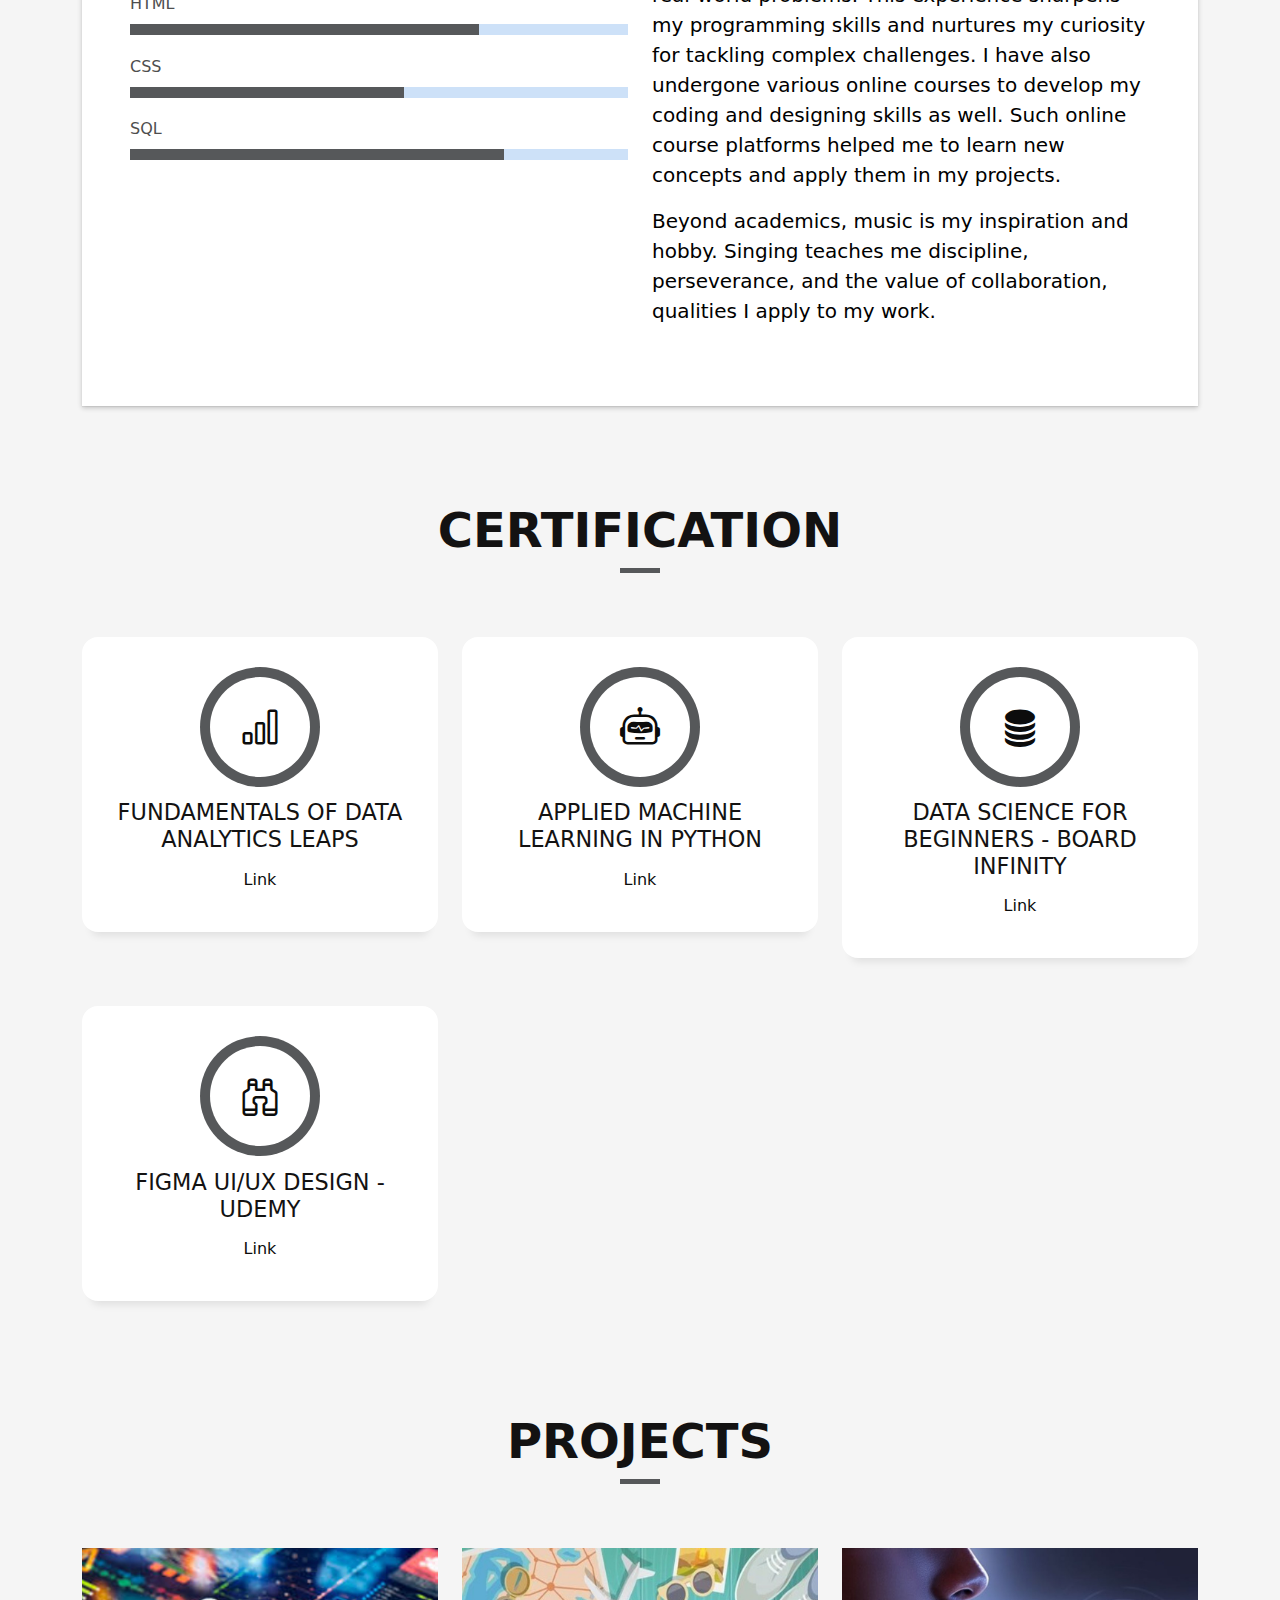
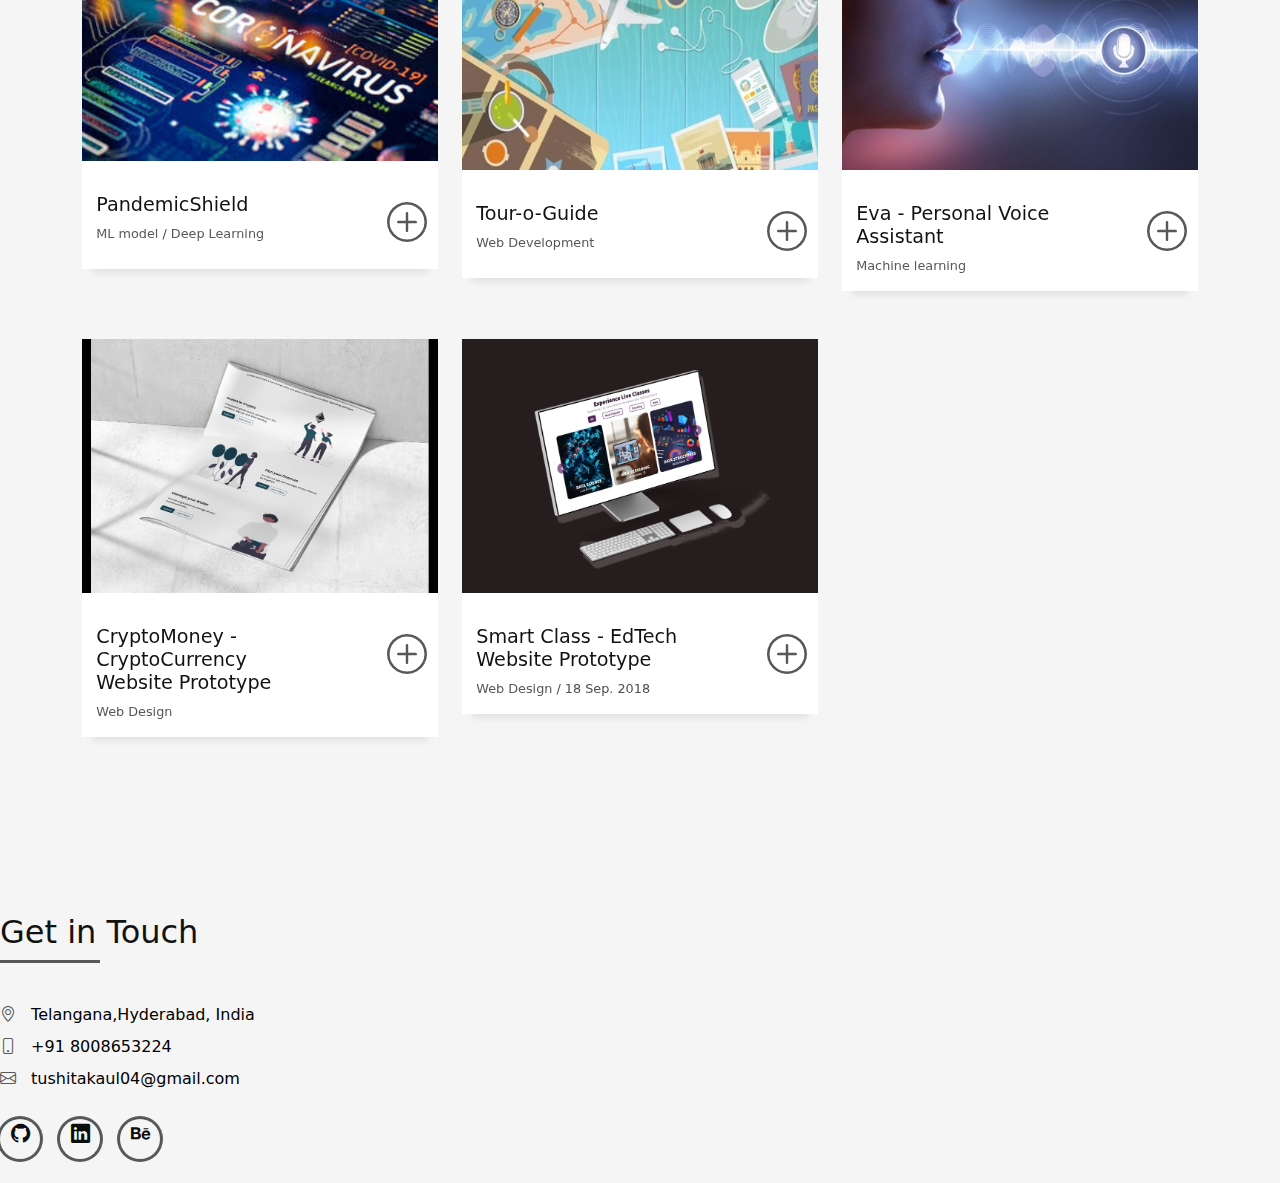
==== commit e244b0fc: "Update index.html" ====
--- a/index.html
+++ b/index.html
@@ -101,7 +101,7 @@
                   <div class="row">
                     <div class="col-sm-6 col-md-5">
                       <div class="about-img">
-                        <img src="assets/img/testimonial-2.jpg" class="img-fluid rounded b-shadow-a" alt="">
+                        <img src="assets/img/testimonial-2.JPG" class="img-fluid rounded b-shadow-a" alt="">
                       </div>
                     </div>
                     <div class="col-sm-6 col-md-7">
@@ -758,4 +758,4 @@
 
 </body>
 
-</html>+</html>
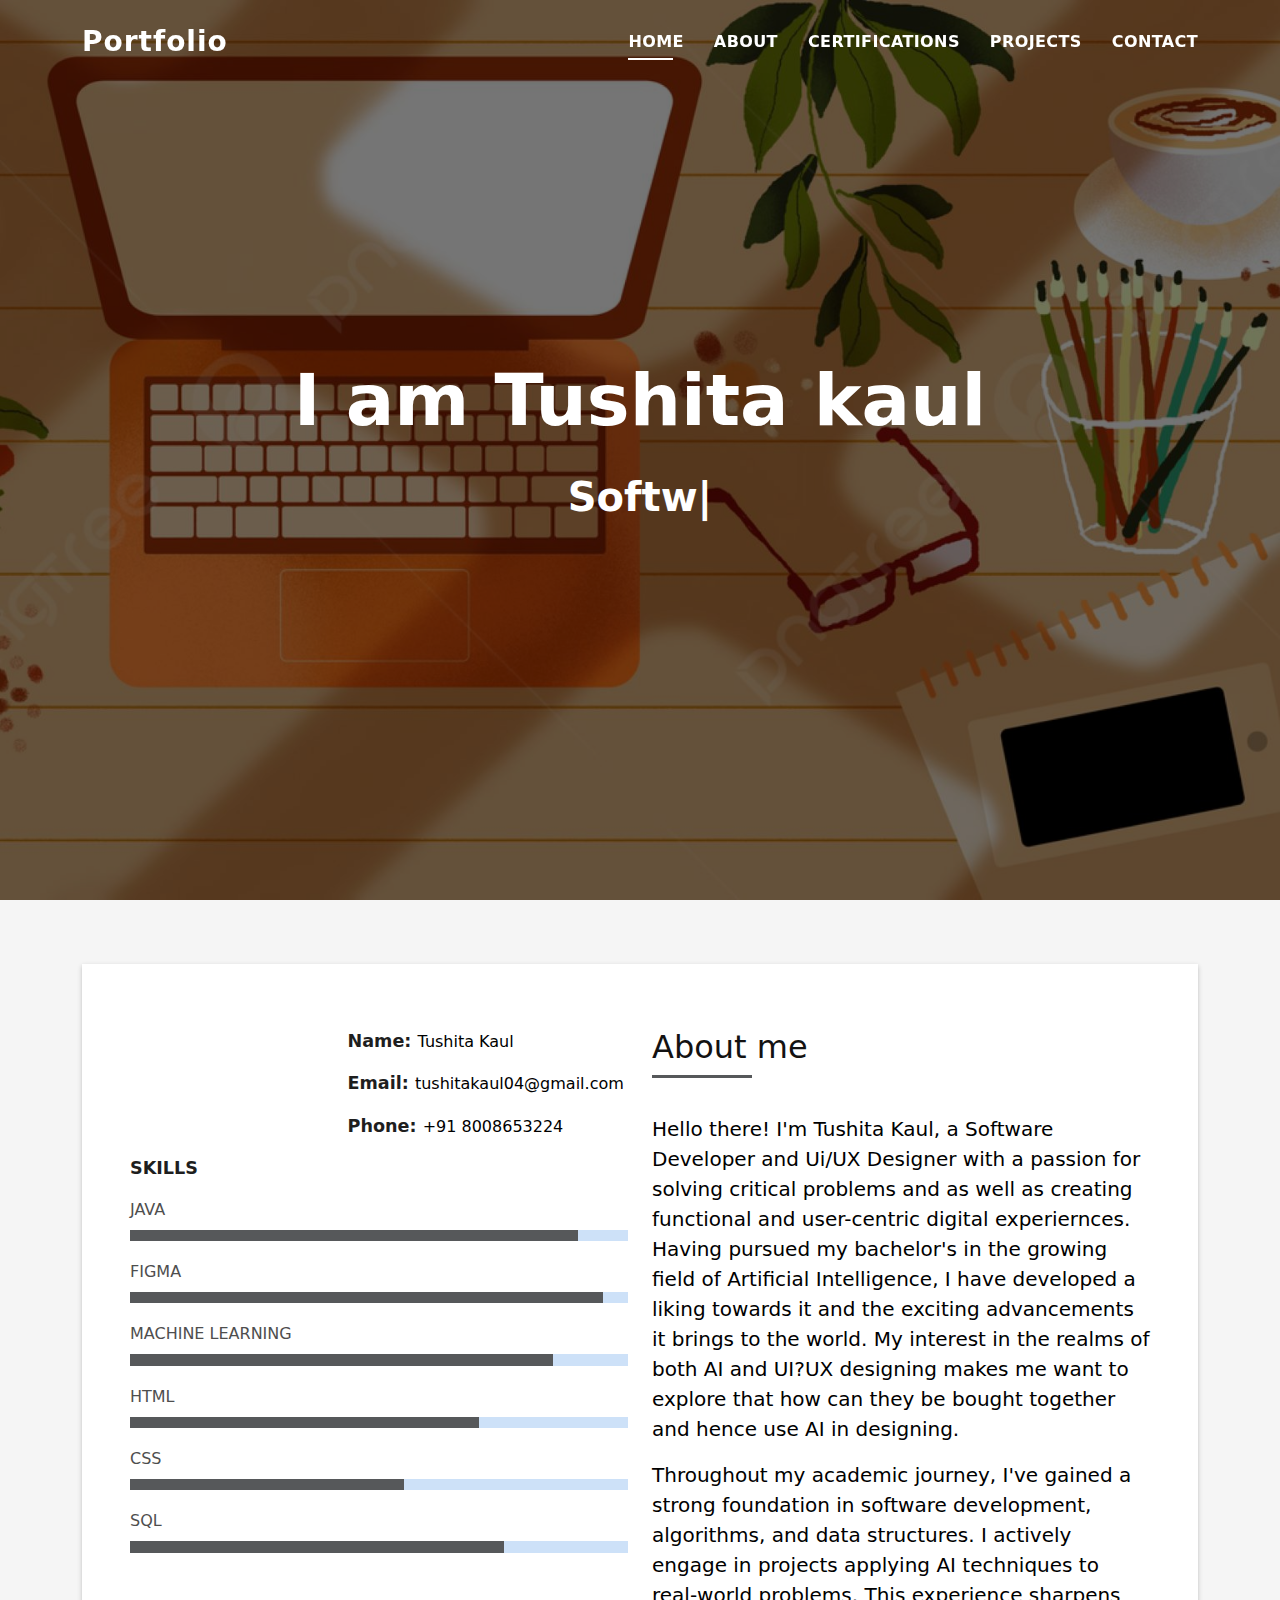
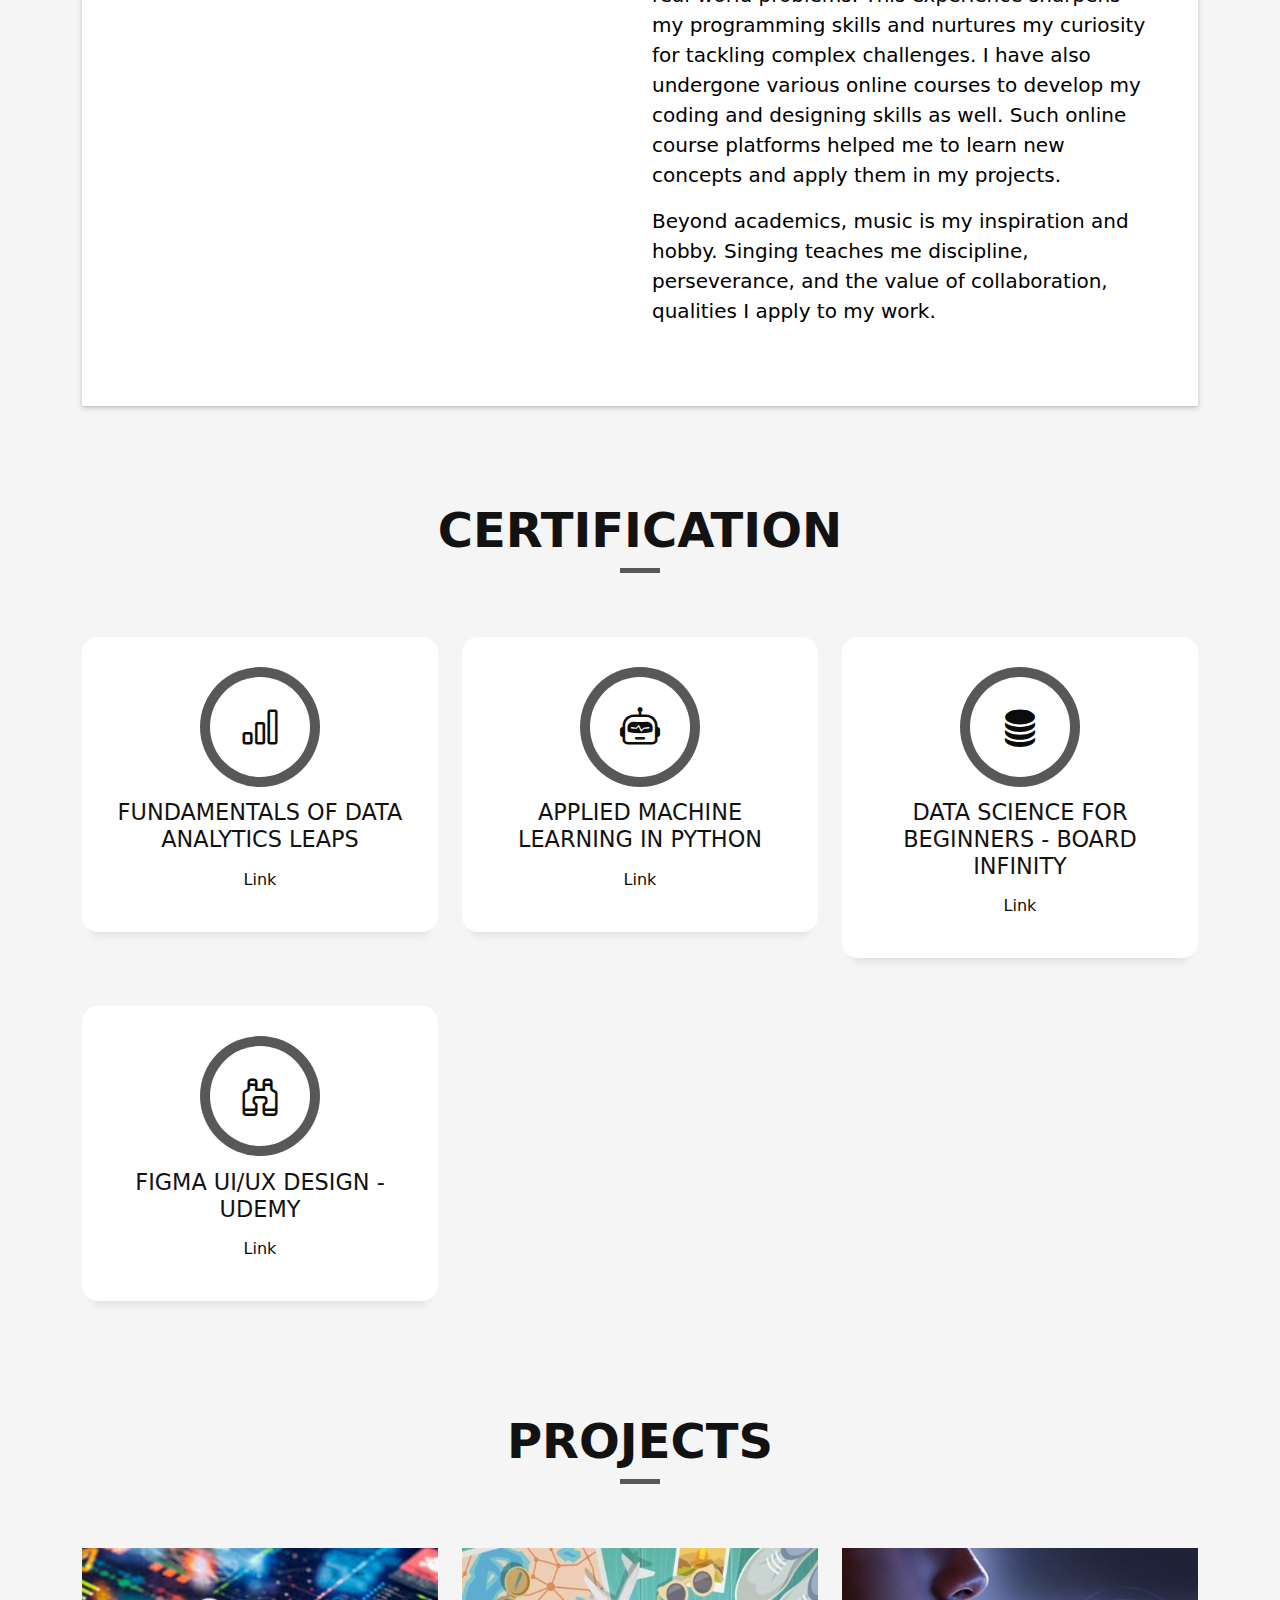
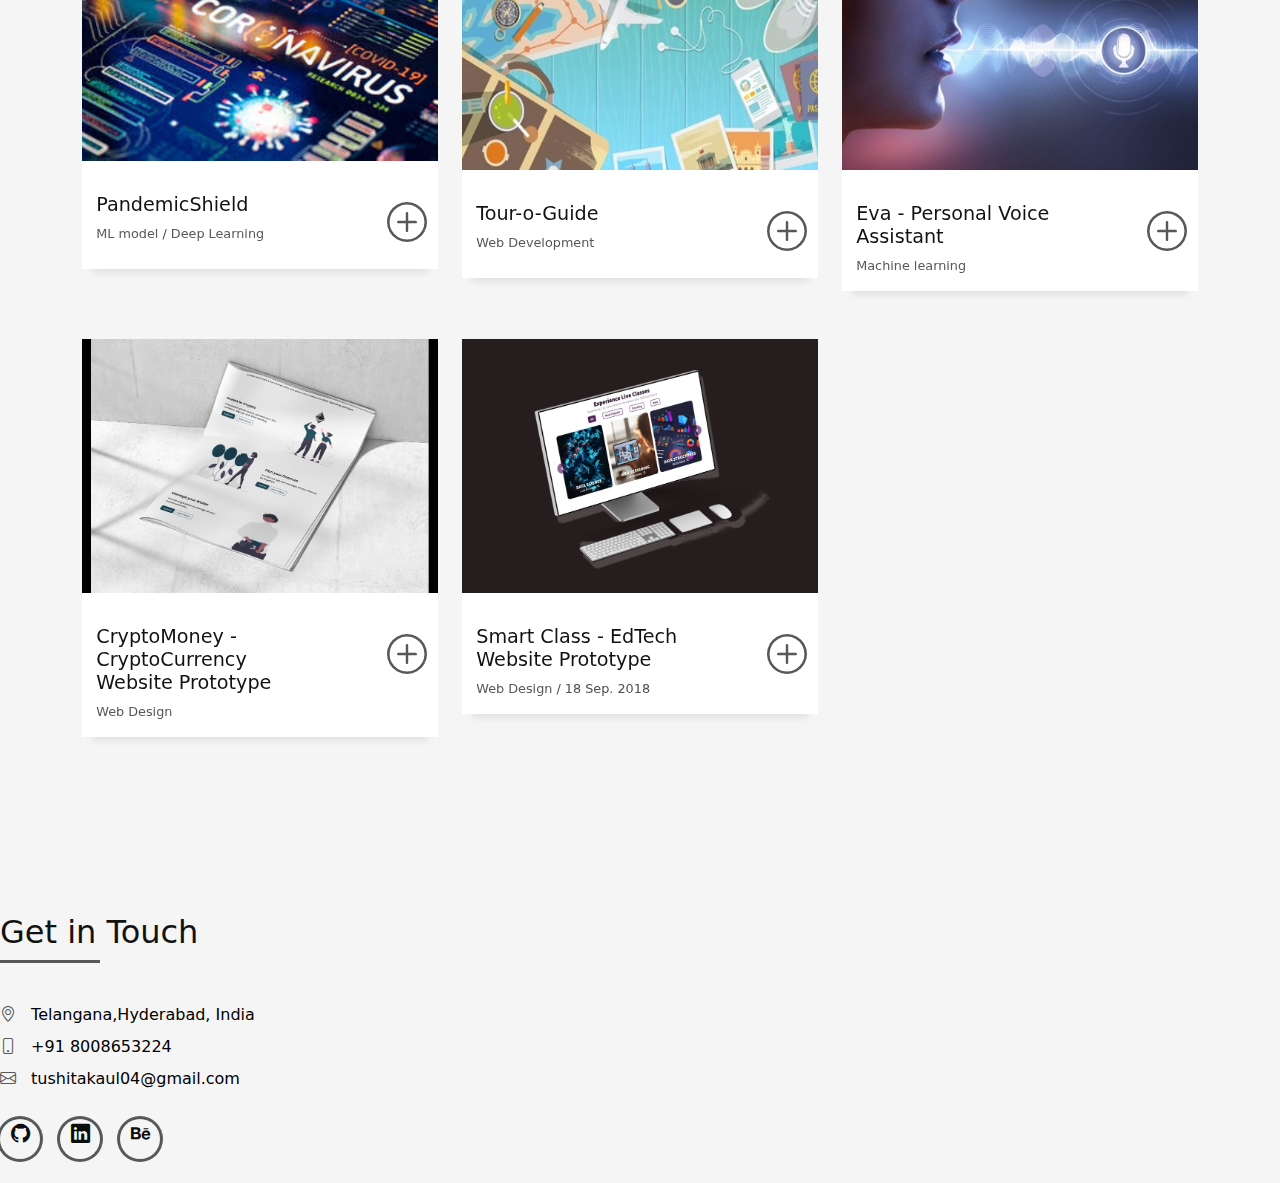
==== commit 74f8cf17: "commit v1" ====
--- a/index.html
+++ b/index.html
@@ -101,7 +101,7 @@
                   <div class="row">
                     <div class="col-sm-6 col-md-5">
                       <div class="about-img">
-                        <img src="assets/img/testimonial-2.JPG" class="img-fluid rounded b-shadow-a" alt="">
+                        <img src="assets/img/testimonial-2.jpg" class="img-fluid rounded b-shadow-a" alt="">
                       </div>
                     </div>
                     <div class="col-sm-6 col-md-7">
